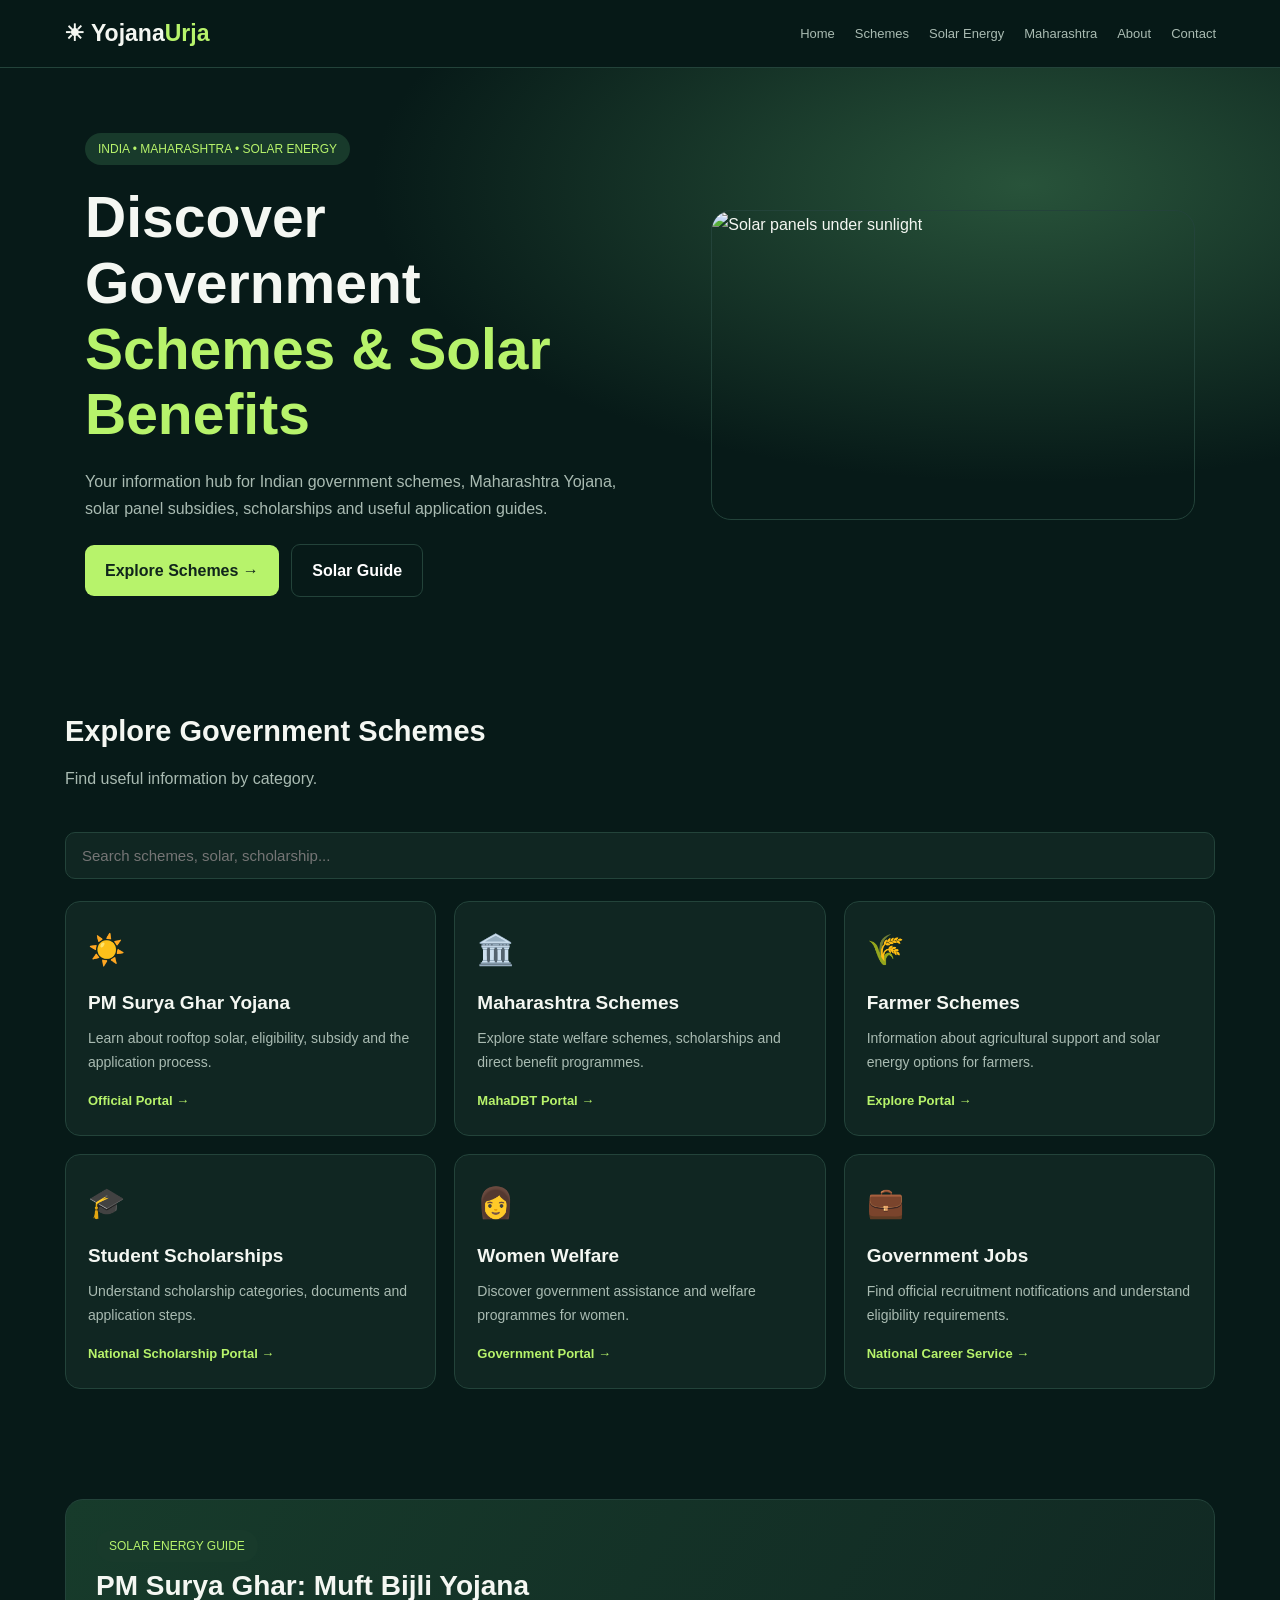
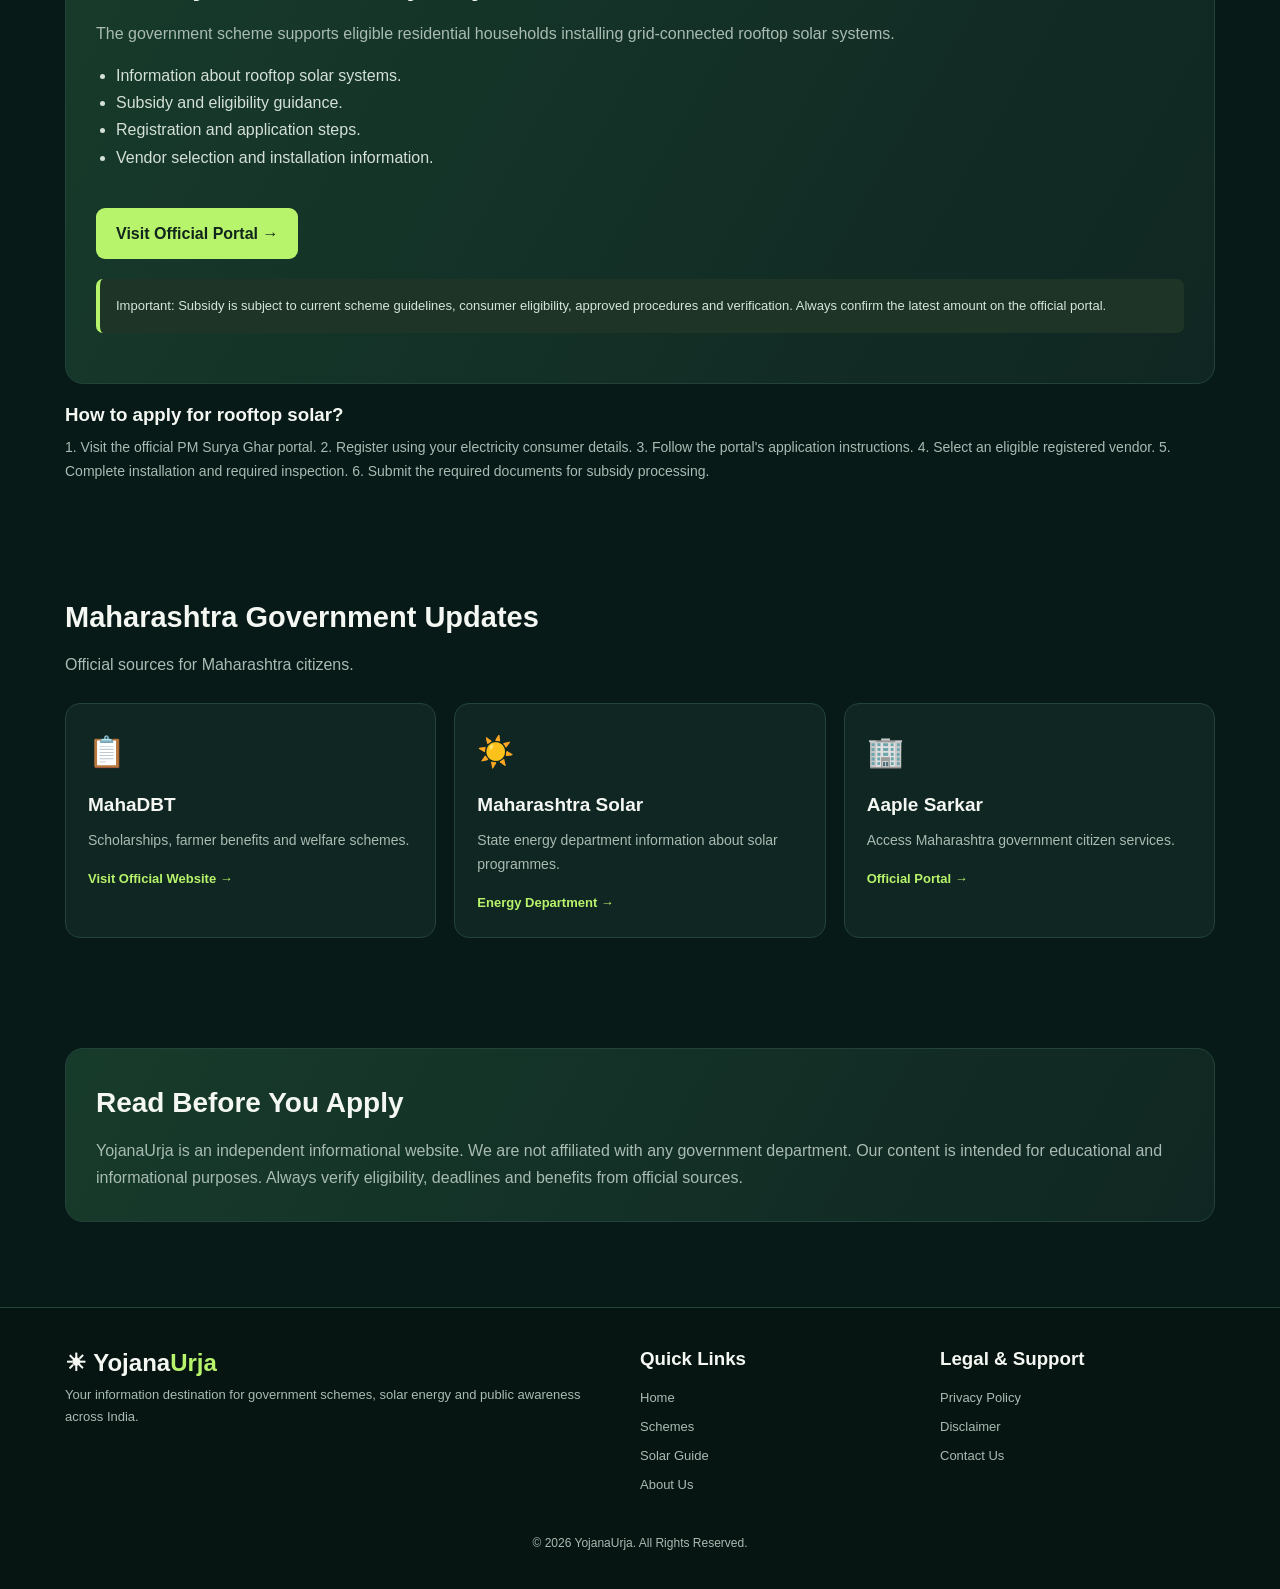
==== index.html @ c9be6ba9 "Update index.html" ====
<!DOCTYPE html>
<html lang="en">
<head>
<meta charset="UTF-8"> 
  
<meta name="viewport" content="width=device-width, initial-scale=1.0">

<title>YojanaUrja - Government Schemes & Solar Energy India</title>
<meta name="description" content="Explore Indian government schemes, Maharashtra government yojana, solar panel subsidy, PM Surya Ghar, scholarships and application guides.">
<meta name="keywords" content="Government schemes India, Maharashtra Yojana, Solar Subsidy, PM Surya Ghar, Solar Panel, MahaDBT, Farmer Scheme">
<meta name="robots" content="index, follow">
<meta name="theme-color" content="#071a18">
<link rel="canonical" href="https://YOUR-DOMAIN.example/">

<style>
*{margin:0;padding:0;box-sizing:border-box}
:root{
--bg:#071a18;
--card:#102622;
--green:#b7f36b;
--text:#f4f7f2;
--muted:#a9bbb2;
--border:#23433a;
}
body{
font-family:Arial,sans-serif;
background:var(--bg);
color:var(--text);
line-height:1.7;
}
a{text-decoration:none;color:inherit}
header{
position:sticky;top:0;z-index:100;
background:#071a18ed;
backdrop-filter:blur(15px);
border-bottom:1px solid var(--border);
padding:14px 5%;
}
.nav{
max-width:1200px;margin:auto;
display:flex;justify-content:space-between;
align-items:center;gap:15px;
}
.logo{font-size:23px;font-weight:800}
.logo span{color:var(--green)}
nav{display:flex;gap:20px;flex-wrap:wrap}
nav a{font-size:13px;color:var(--muted)}
nav a:hover{color:var(--green)}
.menu{display:none;background:none;color:white;border:0;font-size:25px}
.container{max-width:1150px;margin:auto;padding:0 20px}
.hero{
padding:65px 20px 55px;
background:radial-gradient(ellipse at 80% 20%,#28533a 0%,transparent 45%);
}
.hero-grid{
display:grid;grid-template-columns:1.1fr .9fr;
align-items:center;gap:35px;
}
.tag{
display:inline-block;background:#183a2b;
color:var(--green);padding:6px 13px;
border-radius:30px;font-size:12px;
}
h1{font-size:clamp(34px,5vw,57px);line-height:1.15;margin:20px 0}
h1 span{color:var(--green)}
.hero p{color:var(--muted);max-width:570px}
.hero-img{
width:100%;height:310px;object-fit:cover;
border-radius:20px;border:1px solid var(--border);
}
.btn{
display:inline-block;background:var(--green);
color:#10251b;padding:12px 20px;
border-radius:9px;font-weight:bold;margin:22px 8px 0 0;
}
.btn-outline{
background:transparent;color:white;
border:1px solid var(--border);
}
.section{padding:55px 0}
.section-title{font-size:29px;margin-bottom:8px}
.section-sub{color:var(--muted);margin-bottom:25px}
.grid{
display:grid;grid-template-columns:repeat(3,1fr);
gap:18px;
}
.card{
background:var(--card);border:1px solid var(--border);
border-radius:15px;padding:22px;
transition:.2s;
}
.card:hover{transform:translateY(-4px);border-color:var(--green)}
.card .icon{font-size:30px;margin-bottom:12px}
.card h3{font-size:19px;margin-bottom:8px}
.card p{font-size:14px;color:var(--muted)}
.card a{display:inline-block;color:var(--green);font-size:13px;margin-top:15px;font-weight:bold}
.feature{
background:linear-gradient(120deg,#173b2b,#102622);
border:1px solid var(--border);
border-radius:18px;padding:30px;
}
.feature h2{font-size:28px;margin-bottom:10px}
.feature p{color:var(--muted)}
.feature ul{padding-left:20px;margin:15px 0;color:#d4e0d8}
.search{
width:100%;padding:14px 16px;
border-radius:10px;border:1px solid var(--border);
background:#102622;color:white;margin:15px 0 22px;
font-size:15px;outline:none;
}
.search:focus{border-color:var(--green)}
.article{margin-top:15px}
.article h3{margin:15px 0 5px}
.article p{color:var(--muted);font-size:14px}
.article a{color:var(--green);text-decoration:underline}
.notice{
background:#1d3427;border-left:4px solid var(--green);
padding:16px;border-radius:7px;
font-size:13px;color:#d5e6d8;margin:20px 0;
}
footer{
border-top:1px solid var(--border);
padding:35px 20px;margin-top:30px;
background:#061512;
}
.footer-grid{
max-width:1150px;margin:auto;
display:grid;grid-template-columns:2fr 1fr 1fr;gap:25px;
}
footer p,footer a{color:var(--muted);font-size:13px}
footer h3{margin-bottom:12px}
footer a{display:block;margin:7px 0}
footer a:hover{color:var(--green)}
.copyright{text-align:center;color:var(--muted);font-size:12px;margin-top:30px}
.page{display:none}
.page.active{display:block}
.page-content{max-width:850px;margin:auto;padding:55px 20px}
.page-content p{color:var(--muted);margin:12px 0}
.page-content h2{margin-top:25px}
@media(max-width:750px){
.hero-grid{grid-template-columns:1fr}
.grid{grid-template-columns:1fr}
.footer-grid{grid-template-columns:1fr}
nav{display:none;position:absolute;top:65px;left:0;width:100%;background:#071a18;padding:20px;flex-direction:column}
nav.open{display:flex}
.menu{display:block}
.hero{padding-top:40px}
.hero-img{height:230px}
}
</style>
</head>

<body>

<header>
<div class="nav">
<a class="logo" href="#" onclick="showPage('home')">☀ Yojana<span>Urja</span></a>
<button class="menu" onclick="toggleMenu()">☰</button>
<nav id="nav">
<a href="#" onclick="showPage('home')">Home</a>
<a href="#schemes" onclick="showPage('home')">Schemes</a>
<a href="#solar" onclick="showPage('home')">Solar Energy</a>
<a href="#maharashtra" onclick="showPage('home')">Maharashtra</a>
<a href="#about" onclick="showPage('about')">About</a>
<a href="#contact" onclick="showPage('contact')">Contact</a>
</nav>
</div>
</header>

<main id="home" class="page active">

<section class="hero">
<div class="container hero-grid">
<div>
<span class="tag">INDIA • MAHARASHTRA • SOLAR ENERGY</span>
<h1>Discover Government <span>Schemes & Solar Benefits</span></h1>
<p>
Your information hub for Indian government schemes,
Maharashtra Yojana, solar panel subsidies, scholarships
and useful application guides.
</p>
<a href="#schemes" class="btn">Explore Schemes →</a>
<a href="#solar" class="btn btn-outline">Solar Guide</a>
</div>
<img class="hero-img"
src="https://images.unsplash.com/photo-1509391366360-2e959784a276?w=1000"
alt="Solar panels under sunlight">
</div>
</section>

<section class="section container" id="schemes">
<h2 class="section-title">Explore Government Schemes</h2>
<p class="section-sub">Find useful information by category.</p>

<input class="search" id="search"
placeholder="Search schemes, solar, scholarship..."
oninput="searchCards()">

<div class="grid" id="schemeGrid">

<div class="card" data-search="solar pm surya ghar electricity subsidy">
<div class="icon">☀️</div>
<h3>PM Surya Ghar Yojana</h3>
<p>Learn about rooftop solar, eligibility, subsidy and the application process.</p>
<a href="https://pmsuryaghar.gov.in/" target="_blank">Official Portal →</a>
</div>

<div class="card" data-search="maharashtra mahadbt scholarship farmer">
<div class="icon">🏛️</div>
<h3>Maharashtra Schemes</h3>
<p>Explore state welfare schemes, scholarships and direct benefit programmes.</p>
<a href="https://mahadbt.maharashtra.gov.in/" target="_blank">MahaDBT Portal →</a>
</div>

<div class="card" data-search="farmers agriculture solar pump">
<div class="icon">🌾</div>
<h3>Farmer Schemes</h3>
<p>Information about agricultural support and solar energy options for farmers.</p>
<a href="https://mahadbt.maharashtra.gov.in/" target="_blank">Explore Portal →</a>
</div>

<div class="card" data-search="student scholarship education">
<div class="icon">🎓</div>
<h3>Student Scholarships</h3>
<p>Understand scholarship categories, documents and application steps.</p>
<a href="https://scholarships.gov.in/" target="_blank">National Scholarship Portal →</a>
</div>

<div class="card" data-search="women welfare government schemes">
<div class="icon">👩</div>
<h3>Women Welfare</h3>
<p>Discover government assistance and welfare programmes for women.</p>
<a href="https://www.india.gov.in/" target="_blank">Government Portal →</a>
</div>

<div class="card" data-search="government jobs recruitment india">
<div class="icon">💼</div>
<h3>Government Jobs</h3>
<p>Find official recruitment notifications and understand eligibility requirements.</p>
<a href="https://www.ncs.gov.in/" target="_blank">National Career Service →</a>
</div>

</div>
</section>

<section class="section container" id="solar">
<div class="feature">
<span class="tag">SOLAR ENERGY GUIDE</span>
<h2>PM Surya Ghar: Muft Bijli Yojana</h2>
<p>
The government scheme supports eligible residential households
installing grid-connected rooftop solar systems.
</p>
<ul>
<li>Information about rooftop solar systems.</li>
<li>Subsidy and eligibility guidance.</li>
<li>Registration and application steps.</li>
<li>Vendor selection and installation information.</li>
</ul>
<a class="btn" href="https://pmsuryaghar.gov.in/" target="_blank">Visit Official Portal →</a>
<div class="notice">
Important: Subsidy is subject to current scheme guidelines,
consumer eligibility, approved procedures and verification.
Always confirm the latest amount on the official portal.
</div>
</div>

<div class="article">
<h3>How to apply for rooftop solar?</h3>
<p>
1. Visit the official PM Surya Ghar portal.
2. Register using your electricity consumer details.
3. Follow the portal's application instructions.
4. Select an eligible registered vendor.
5. Complete installation and required inspection.
6. Submit the required documents for subsidy processing.
</p>
</div>
</section>

<section class="section container" id="maharashtra">
<h2 class="section-title">Maharashtra Government Updates</h2>
<p class="section-sub">Official sources for Maharashtra citizens.</p>
<div class="grid">
<div class="card">
<div class="icon">📋</div>
<h3>MahaDBT</h3>
<p>Scholarships, farmer benefits and welfare schemes.</p>
<a href="https://mahadbt.maharashtra.gov.in/" target="_blank">Visit Official Website →</a>
</div>
<div class="card">
<div class="icon">☀️</div>
<h3>Maharashtra Solar</h3>
<p>State energy department information about solar programmes.</p>
<a href="https://energy.maharashtra.gov.in/en/" target="_blank">Energy Department →</a>
</div>
<div class="card">
<div class="icon">🏢</div>
<h3>Aaple Sarkar</h3>
<p>Access Maharashtra government citizen services.</p>
<a href="https://aaplesarkar.mahaonline.gov.in/" target="_blank">Official Portal →</a>
</div>
</div>
</section>

<section class="section container">
<div class="feature">
<h2>Read Before You Apply</h2>
<p>
YojanaUrja is an independent informational website.
We are not affiliated with any government department.
Our content is intended for educational and informational purposes.
Always verify eligibility, deadlines and benefits from official sources.
</p>
</div>
</section>

</main>

<!-- ABOUT PAGE -->
<section id="about" class="page">
<div class="page-content">
<h1>About YojanaUrja</h1>
<p>
YojanaUrja is an independent information platform focused on
Indian government schemes, Maharashtra government programmes,
solar energy, rooftop solar subsidies and public awareness.
</p>
<p>
Our goal is to explain complex scheme information in simple
language and direct visitors to official application portals.
</p>
<h2>Our Editorial Approach</h2>
<p>
We aim to use government notifications and official sources.
Readers should verify changing details before applying.
</p>
</div>
</section>

<!-- CONTACT PAGE -->
<section id="contact" class="page">
<div class="page-content">
<h1>Contact Us</h1>
<p>
For corrections, feedback, suggestions or general website
queries, contact the website owner.
</p>
<p>Email: YOUR-EMAIL@example.com</p>
<p>Replace this placeholder with your real contact email.</p>
</div>
</section>

<!-- PRIVACY PAGE -->
<section id="privacy" class="page">
<div class="page-content">
<h1>Privacy Policy</h1>
<p>
YojanaUrja respects visitor privacy. This website may collect
limited technical information such as browser type and usage
data to improve website performance.
</p>
<h2>Cookies</h2>
<p>
Third-party services, including advertising providers, may use
cookies to display relevant advertisements and measure performance.
</p>
<h2>Google AdSense</h2>
<p>
Google and its partners may use cookies to serve advertisements.
Visitors can review Google's advertising policies and settings.
</p>
<h2>External Links</h2>
<p>
We link to external government websites. Their privacy policies
and terms apply when you visit those websites.
</p>
<h2>Contact</h2>
<p>Email: YOUR-EMAIL@example.com</p>
</div>
</section>

<!-- DISCLAIMER PAGE -->
<section id="disclaimer" class="page">
<div class="page-content">
<h1>Disclaimer</h1>
<p>
YojanaUrja is a privately operated informational website.
It is not an official government website and is not affiliated
with any central or state government department.
</p>
<p>
Scheme information may change. We do not guarantee eligibility,
approval, subsidy payments, recruitment or financial benefits.
Always check the latest official notification before taking action.
</p>
<p>
Government logos and trademarks belong to their respective owners.
</p>
</div>
</section>

<footer>
<div class="footer-grid">
<div>
<h2>☀ Yojana<span style="color:#b7f36b">Urja</span></h2>
<p>
Your information destination for government schemes,
solar energy and public awareness across India.
</p>
</div>
<div>
<h3>Quick Links</h3>
<a href="#" onclick="showPage('home')">Home</a>
<a href="#schemes" onclick="showPage('home')">Schemes</a>
<a href="#solar" onclick="showPage('home')">Solar Guide</a>
<a href="#" onclick="showPage('about')">About Us</a>
</div>
<div>
<h3>Legal & Support</h3>
<a href="#" onclick="showPage('privacy')">Privacy Policy</a>
<a href="#" onclick="showPage('disclaimer')">Disclaimer</a>
<a href="#" onclick="showPage('contact')">Contact Us</a>
</div>
</div>
<div class="copyright">
© 2026 YojanaUrja. All Rights Reserved.
</div>
</footer>

<script>
function showPage(id){
document.querySelectorAll('.page').forEach(p=>{
p.classList.remove('active');
});
const page=document.getElementById(id);
if(page) page.classList.add('active');
window.scrollTo({top:0,behavior:'smooth'});
document.getElementById('nav').classList.remove('open');
}

function toggleMenu(){
document.getElementById('nav').classList.toggle('open');
}

function searchCards(){
let query=document.getElementById('search').value.toLowerCase();
document.querySelectorAll('#schemeGrid .card').forEach(card=>{
let text=(card.innerText+' '+card.dataset.search).toLowerCase();
card.style.display=text.includes(query)?'block':'none';
});
}

document.querySelectorAll('a[href^="#"]').forEach(link=>{
link.addEventListener('click',function(e){
const target=this.getAttribute('href');
if(target.length>1){
const el=document.querySelector(target);
if(el && el.classList.contains('page')){
e.preventDefault();
showPage(target.substring(1));
}
}
});
});
</script>
</body>
</html>
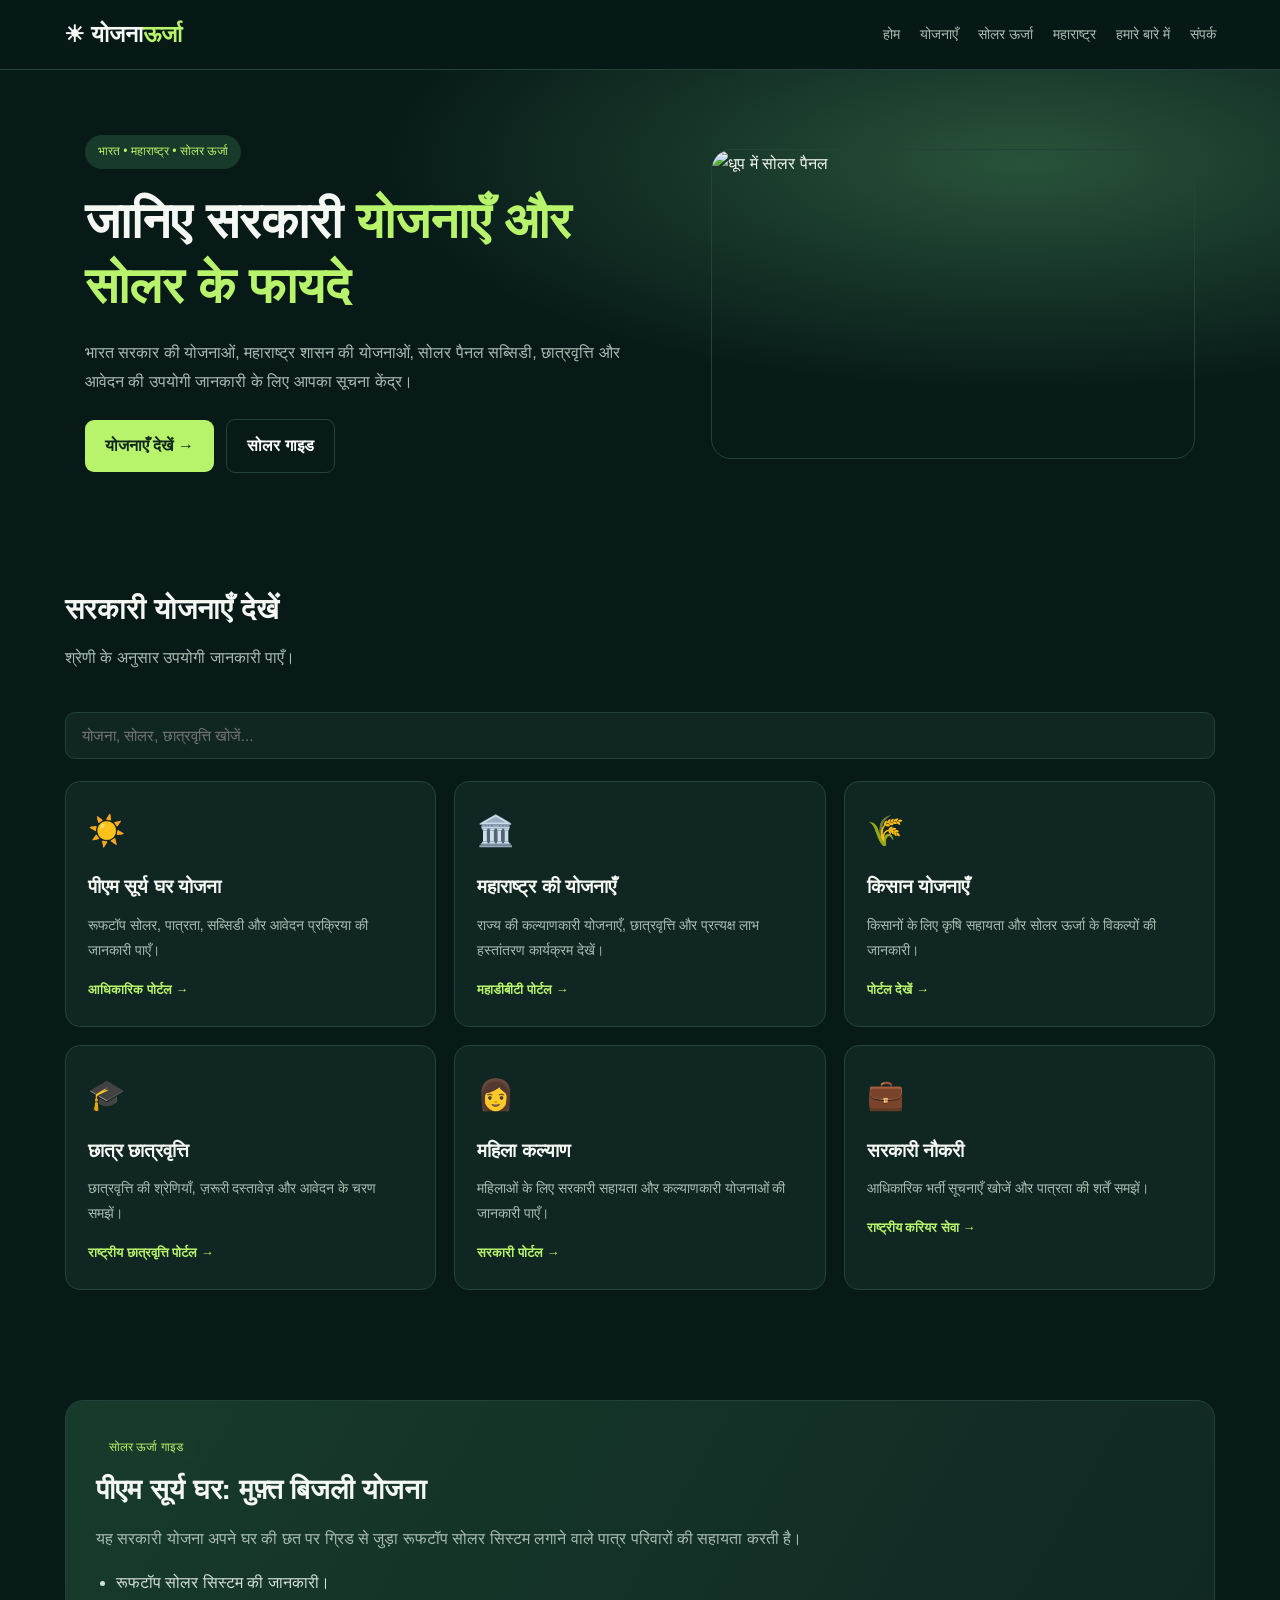
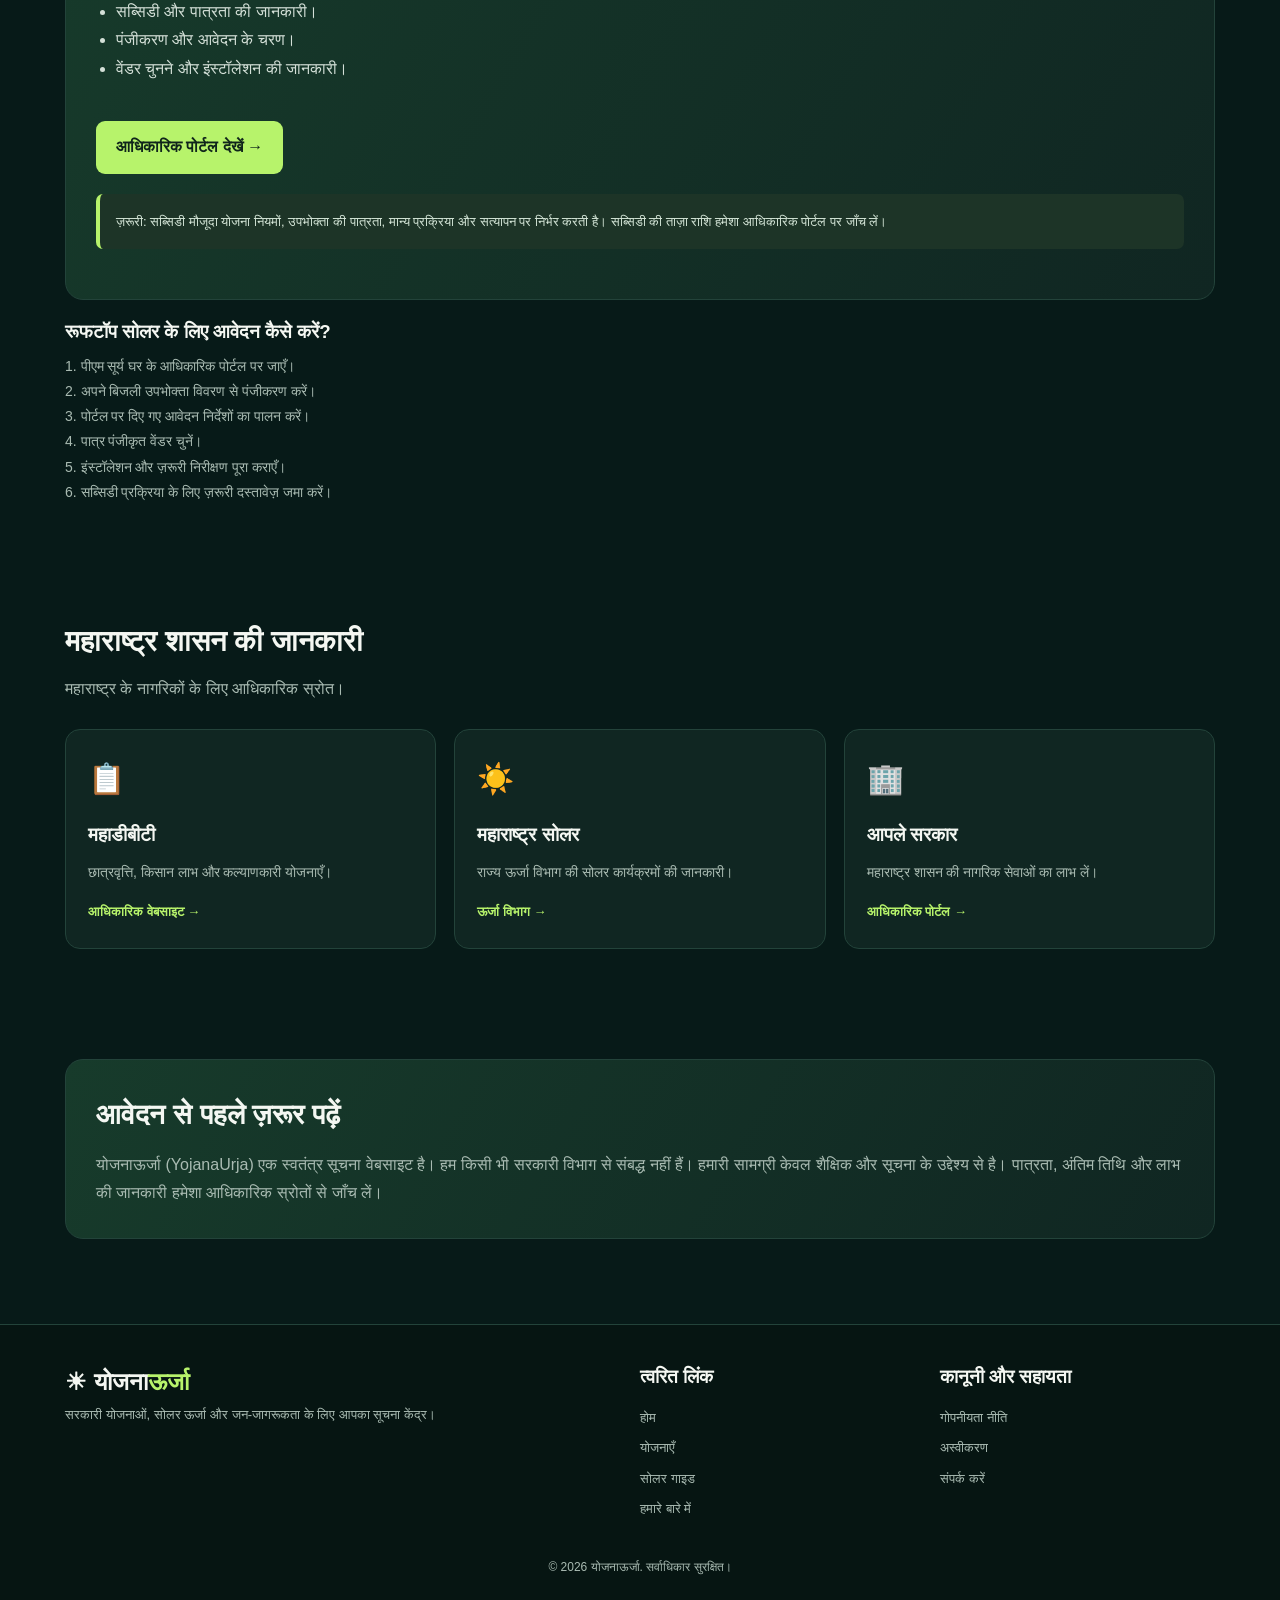
==== commit 64a46c4b: "Update index.html" ====
--- a/index.html
+++ b/index.html
@@ -1,17 +1,15 @@
-
 <!DOCTYPE html>
-<html lang="en">
+<html lang="hi">
 <head>
-<meta charset="UTF-8"> 
-  
+<meta charset="UTF-8">
 <meta name="viewport" content="width=device-width, initial-scale=1.0">
 
-<title>YojanaUrja - Government Schemes & Solar Energy India</title>
-<meta name="description" content="Explore Indian government schemes, Maharashtra government yojana, solar panel subsidy, PM Surya Ghar, scholarships and application guides.">
-<meta name="keywords" content="Government schemes India, Maharashtra Yojana, Solar Subsidy, PM Surya Ghar, Solar Panel, MahaDBT, Farmer Scheme">
+<title>योजनाऊर्जा - सरकारी योजनाएँ और सोलर ऊर्जा की जानकारी</title>
+<meta name="description" content="भारत सरकार की योजनाएँ, महाराष्ट्र शासन योजना, सोलर पैनल सब्सिडी, पीएम सूर्य घर, छात्रवृत्ति और आवेदन गाइड हिंदी में।">
+<meta name="keywords" content="सरकारी योजनाएँ, महाराष्ट्र योजना, सोलर सब्सिडी, पीएम सूर्य घर, सोलर पैनल, महाडीबीटी, किसान योजना, Yojana Urja">
 <meta name="robots" content="index, follow">
 <meta name="theme-color" content="#071a18">
-<link rel="canonical" href="https://YOUR-DOMAIN.example/">
+<link rel="canonical" href="https://yojanaurja.devidlaid004.workers.dev/">
 
 <style>
 *{margin:0;padding:0;box-sizing:border-box}
@@ -27,7 +25,7 @@
 font-family:Arial,sans-serif;
 background:var(--bg);
 color:var(--text);
-line-height:1.7;
+line-height:1.8;
 }
 a{text-decoration:none;color:inherit}
 header{
@@ -45,7 +43,7 @@
 .logo{font-size:23px;font-weight:800}
 .logo span{color:var(--green)}
 nav{display:flex;gap:20px;flex-wrap:wrap}
-nav a{font-size:13px;color:var(--muted)}
+nav a{font-size:14px;color:var(--muted)}
 nav a:hover{color:var(--green)}
 .menu{display:none;background:none;color:white;border:0;font-size:25px}
 .container{max-width:1150px;margin:auto;padding:0 20px}
@@ -62,7 +60,7 @@
 color:var(--green);padding:6px 13px;
 border-radius:30px;font-size:12px;
 }
-h1{font-size:clamp(34px,5vw,57px);line-height:1.15;margin:20px 0}
+h1{font-size:clamp(30px,5vw,50px);line-height:1.3;margin:20px 0}
 h1 span{color:var(--green)}
 .hero p{color:var(--muted);max-width:570px}
 .hero-img{
@@ -155,15 +153,15 @@
 
 <header>
 <div class="nav">
-<a class="logo" href="#" onclick="showPage('home')">☀ Yojana<span>Urja</span></a>
+<a class="logo" href="#" onclick="showPage('home')">☀ योजना<span>ऊर्जा</span></a>
 <button class="menu" onclick="toggleMenu()">☰</button>
 <nav id="nav">
-<a href="#" onclick="showPage('home')">Home</a>
-<a href="#schemes" onclick="showPage('home')">Schemes</a>
-<a href="#solar" onclick="showPage('home')">Solar Energy</a>
-<a href="#maharashtra" onclick="showPage('home')">Maharashtra</a>
-<a href="#about" onclick="showPage('about')">About</a>
-<a href="#contact" onclick="showPage('contact')">Contact</a>
+<a href="#" onclick="showPage('home')">होम</a>
+<a href="#schemes" onclick="showPage('home')">योजनाएँ</a>
+<a href="#solar" onclick="showPage('home')">सोलर ऊर्जा</a>
+<a href="#maharashtra" onclick="showPage('home')">महाराष्ट्र</a>
+<a href="#about" onclick="showPage('about')">हमारे बारे में</a>
+<a href="#contact" onclick="showPage('contact')">संपर्क</a>
 </nav>
 </div>
 </header>
@@ -173,72 +171,71 @@
 <section class="hero">
 <div class="container hero-grid">
 <div>
-<span class="tag">INDIA • MAHARASHTRA • SOLAR ENERGY</span>
-<h1>Discover Government <span>Schemes & Solar Benefits</span></h1>
-<p>
-Your information hub for Indian government schemes,
-Maharashtra Yojana, solar panel subsidies, scholarships
-and useful application guides.
-</p>
-<a href="#schemes" class="btn">Explore Schemes →</a>
-<a href="#solar" class="btn btn-outline">Solar Guide</a>
+<span class="tag">भारत • महाराष्ट्र • सोलर ऊर्जा</span>
+<h1>जानिए सरकारी <span>योजनाएँ और सोलर के फायदे</span></h1>
+<p>
+भारत सरकार की योजनाओं, महाराष्ट्र शासन की योजनाओं, सोलर पैनल सब्सिडी,
+छात्रवृत्ति और आवेदन की उपयोगी जानकारी के लिए आपका सूचना केंद्र।
+</p>
+<a href="#schemes" class="btn">योजनाएँ देखें →</a>
+<a href="#solar" class="btn btn-outline">सोलर गाइड</a>
 </div>
 <img class="hero-img"
 src="https://images.unsplash.com/photo-1509391366360-2e959784a276?w=1000"
-alt="Solar panels under sunlight">
+alt="धूप में सोलर पैनल">
 </div>
 </section>
 
 <section class="section container" id="schemes">
-<h2 class="section-title">Explore Government Schemes</h2>
-<p class="section-sub">Find useful information by category.</p>
+<h2 class="section-title">सरकारी योजनाएँ देखें</h2>
+<p class="section-sub">श्रेणी के अनुसार उपयोगी जानकारी पाएँ।</p>
 
 <input class="search" id="search"
-placeholder="Search schemes, solar, scholarship..."
+placeholder="योजना, सोलर, छात्रवृत्ति खोजें..."
 oninput="searchCards()">
 
 <div class="grid" id="schemeGrid">
 
-<div class="card" data-search="solar pm surya ghar electricity subsidy">
+<div class="card" data-search="solar pm surya ghar electricity subsidy सोलर सूर्य घर बिजली सब्सिडी">
 <div class="icon">☀️</div>
-<h3>PM Surya Ghar Yojana</h3>
-<p>Learn about rooftop solar, eligibility, subsidy and the application process.</p>
-<a href="https://pmsuryaghar.gov.in/" target="_blank">Official Portal →</a>
-</div>
-
-<div class="card" data-search="maharashtra mahadbt scholarship farmer">
+<h3>पीएम सूर्य घर योजना</h3>
+<p>रूफटॉप सोलर, पात्रता, सब्सिडी और आवेदन प्रक्रिया की जानकारी पाएँ।</p>
+<a href="https://pmsuryaghar.gov.in/" target="_blank" rel="noopener">आधिकारिक पोर्टल →</a>
+</div>
+
+<div class="card" data-search="maharashtra mahadbt scholarship farmer महाराष्ट्र महाडीबीटी छात्रवृत्ति किसान">
 <div class="icon">🏛️</div>
-<h3>Maharashtra Schemes</h3>
-<p>Explore state welfare schemes, scholarships and direct benefit programmes.</p>
-<a href="https://mahadbt.maharashtra.gov.in/" target="_blank">MahaDBT Portal →</a>
-</div>
-
-<div class="card" data-search="farmers agriculture solar pump">
+<h3>महाराष्ट्र की योजनाएँ</h3>
+<p>राज्य की कल्याणकारी योजनाएँ, छात्रवृत्ति और प्रत्यक्ष लाभ हस्तांतरण कार्यक्रम देखें।</p>
+<a href="https://mahadbt.maharashtra.gov.in/" target="_blank" rel="noopener">महाडीबीटी पोर्टल →</a>
+</div>
+
+<div class="card" data-search="farmers agriculture solar pump किसान कृषि सोलर पंप">
 <div class="icon">🌾</div>
-<h3>Farmer Schemes</h3>
-<p>Information about agricultural support and solar energy options for farmers.</p>
-<a href="https://mahadbt.maharashtra.gov.in/" target="_blank">Explore Portal →</a>
-</div>
-
-<div class="card" data-search="student scholarship education">
+<h3>किसान योजनाएँ</h3>
+<p>किसानों के लिए कृषि सहायता और सोलर ऊर्जा के विकल्पों की जानकारी।</p>
+<a href="https://mahadbt.maharashtra.gov.in/" target="_blank" rel="noopener">पोर्टल देखें →</a>
+</div>
+
+<div class="card" data-search="student scholarship education छात्र छात्रवृत्ति शिक्षा">
 <div class="icon">🎓</div>
-<h3>Student Scholarships</h3>
-<p>Understand scholarship categories, documents and application steps.</p>
-<a href="https://scholarships.gov.in/" target="_blank">National Scholarship Portal →</a>
-</div>
-
-<div class="card" data-search="women welfare government schemes">
+<h3>छात्र छात्रवृत्ति</h3>
+<p>छात्रवृत्ति की श्रेणियाँ, ज़रूरी दस्तावेज़ और आवेदन के चरण समझें।</p>
+<a href="https://scholarships.gov.in/" target="_blank" rel="noopener">राष्ट्रीय छात्रवृत्ति पोर्टल →</a>
+</div>
+
+<div class="card" data-search="women welfare government schemes महिला कल्याण सरकारी योजना">
 <div class="icon">👩</div>
-<h3>Women Welfare</h3>
-<p>Discover government assistance and welfare programmes for women.</p>
-<a href="https://www.india.gov.in/" target="_blank">Government Portal →</a>
-</div>
-
-<div class="card" data-search="government jobs recruitment india">
+<h3>महिला कल्याण</h3>
+<p>महिलाओं के लिए सरकारी सहायता और कल्याणकारी योजनाओं की जानकारी पाएँ।</p>
+<a href="https://www.india.gov.in/" target="_blank" rel="noopener">सरकारी पोर्टल →</a>
+</div>
+
+<div class="card" data-search="government jobs recruitment india सरकारी नौकरी भर्ती">
 <div class="icon">💼</div>
-<h3>Government Jobs</h3>
-<p>Find official recruitment notifications and understand eligibility requirements.</p>
-<a href="https://www.ncs.gov.in/" target="_blank">National Career Service →</a>
+<h3>सरकारी नौकरी</h3>
+<p>आधिकारिक भर्ती सूचनाएँ खोजें और पात्रता की शर्तें समझें।</p>
+<a href="https://www.ncs.gov.in/" target="_blank" rel="noopener">राष्ट्रीय करियर सेवा →</a>
 </div>
 
 </div>
@@ -246,157 +243,156 @@
 
 <section class="section container" id="solar">
 <div class="feature">
-<span class="tag">SOLAR ENERGY GUIDE</span>
-<h2>PM Surya Ghar: Muft Bijli Yojana</h2>
-<p>
-The government scheme supports eligible residential households
-installing grid-connected rooftop solar systems.
+<span class="tag">सोलर ऊर्जा गाइड</span>
+<h2>पीएम सूर्य घर: मुफ़्त बिजली योजना</h2>
+<p>
+यह सरकारी योजना अपने घर की छत पर ग्रिड से जुड़ा रूफटॉप सोलर सिस्टम
+लगाने वाले पात्र परिवारों की सहायता करती है।
 </p>
 <ul>
-<li>Information about rooftop solar systems.</li>
-<li>Subsidy and eligibility guidance.</li>
-<li>Registration and application steps.</li>
-<li>Vendor selection and installation information.</li>
+<li>रूफटॉप सोलर सिस्टम की जानकारी।</li>
+<li>सब्सिडी और पात्रता की जानकारी।</li>
+<li>पंजीकरण और आवेदन के चरण।</li>
+<li>वेंडर चुनने और इंस्टॉलेशन की जानकारी।</li>
 </ul>
-<a class="btn" href="https://pmsuryaghar.gov.in/" target="_blank">Visit Official Portal →</a>
+<a class="btn" href="https://pmsuryaghar.gov.in/" target="_blank" rel="noopener">आधिकारिक पोर्टल देखें →</a>
 <div class="notice">
-Important: Subsidy is subject to current scheme guidelines,
-consumer eligibility, approved procedures and verification.
-Always confirm the latest amount on the official portal.
+ज़रूरी: सब्सिडी मौजूदा योजना नियमों, उपभोक्ता की पात्रता, मान्य प्रक्रिया
+और सत्यापन पर निर्भर करती है। सब्सिडी की ताज़ा राशि हमेशा
+आधिकारिक पोर्टल पर जाँच लें।
 </div>
 </div>
 
 <div class="article">
-<h3>How to apply for rooftop solar?</h3>
-<p>
-1. Visit the official PM Surya Ghar portal.
-2. Register using your electricity consumer details.
-3. Follow the portal's application instructions.
-4. Select an eligible registered vendor.
-5. Complete installation and required inspection.
-6. Submit the required documents for subsidy processing.
+<h3>रूफटॉप सोलर के लिए आवेदन कैसे करें?</h3>
+<p>
+1. पीएम सूर्य घर के आधिकारिक पोर्टल पर जाएँ।<br>
+2. अपने बिजली उपभोक्ता विवरण से पंजीकरण करें।<br>
+3. पोर्टल पर दिए गए आवेदन निर्देशों का पालन करें।<br>
+4. पात्र पंजीकृत वेंडर चुनें।<br>
+5. इंस्टॉलेशन और ज़रूरी निरीक्षण पूरा कराएँ।<br>
+6. सब्सिडी प्रक्रिया के लिए ज़रूरी दस्तावेज़ जमा करें।
 </p>
 </div>
 </section>
 
 <section class="section container" id="maharashtra">
-<h2 class="section-title">Maharashtra Government Updates</h2>
-<p class="section-sub">Official sources for Maharashtra citizens.</p>
+<h2 class="section-title">महाराष्ट्र शासन की जानकारी</h2>
+<p class="section-sub">महाराष्ट्र के नागरिकों के लिए आधिकारिक स्रोत।</p>
 <div class="grid">
 <div class="card">
 <div class="icon">📋</div>
-<h3>MahaDBT</h3>
-<p>Scholarships, farmer benefits and welfare schemes.</p>
-<a href="https://mahadbt.maharashtra.gov.in/" target="_blank">Visit Official Website →</a>
+<h3>महाडीबीटी</h3>
+<p>छात्रवृत्ति, किसान लाभ और कल्याणकारी योजनाएँ।</p>
+<a href="https://mahadbt.maharashtra.gov.in/" target="_blank" rel="noopener">आधिकारिक वेबसाइट →</a>
 </div>
 <div class="card">
 <div class="icon">☀️</div>
-<h3>Maharashtra Solar</h3>
-<p>State energy department information about solar programmes.</p>
-<a href="https://energy.maharashtra.gov.in/en/" target="_blank">Energy Department →</a>
+<h3>महाराष्ट्र सोलर</h3>
+<p>राज्य ऊर्जा विभाग की सोलर कार्यक्रमों की जानकारी।</p>
+<a href="https://energy.maharashtra.gov.in/en/" target="_blank" rel="noopener">ऊर्जा विभाग →</a>
 </div>
 <div class="card">
 <div class="icon">🏢</div>
-<h3>Aaple Sarkar</h3>
-<p>Access Maharashtra government citizen services.</p>
-<a href="https://aaplesarkar.mahaonline.gov.in/" target="_blank">Official Portal →</a>
+<h3>आपले सरकार</h3>
+<p>महाराष्ट्र शासन की नागरिक सेवाओं का लाभ लें।</p>
+<a href="https://aaplesarkar.mahaonline.gov.in/" target="_blank" rel="noopener">आधिकारिक पोर्टल →</a>
 </div>
 </div>
 </section>
 
 <section class="section container">
 <div class="feature">
-<h2>Read Before You Apply</h2>
-<p>
-YojanaUrja is an independent informational website.
-We are not affiliated with any government department.
-Our content is intended for educational and informational purposes.
-Always verify eligibility, deadlines and benefits from official sources.
+<h2>आवेदन से पहले ज़रूर पढ़ें</h2>
+<p>
+योजनाऊर्जा (YojanaUrja) एक स्वतंत्र सूचना वेबसाइट है।
+हम किसी भी सरकारी विभाग से संबद्ध नहीं हैं।
+हमारी सामग्री केवल शैक्षिक और सूचना के उद्देश्य से है।
+पात्रता, अंतिम तिथि और लाभ की जानकारी हमेशा आधिकारिक स्रोतों से जाँच लें।
 </p>
 </div>
 </section>
 
 </main>
 
-<!-- ABOUT PAGE -->
+<!-- हमारे बारे में -->
 <section id="about" class="page">
 <div class="page-content">
-<h1>About YojanaUrja</h1>
-<p>
-YojanaUrja is an independent information platform focused on
-Indian government schemes, Maharashtra government programmes,
-solar energy, rooftop solar subsidies and public awareness.
-</p>
-<p>
-Our goal is to explain complex scheme information in simple
-language and direct visitors to official application portals.
-</p>
-<h2>Our Editorial Approach</h2>
-<p>
-We aim to use government notifications and official sources.
-Readers should verify changing details before applying.
-</p>
-</div>
-</section>
-
-<!-- CONTACT PAGE -->
+<h1>योजनाऊर्जा के बारे में</h1>
+<p>
+योजनाऊर्जा (YojanaUrja) एक स्वतंत्र सूचना मंच है, जो भारत सरकार की योजनाओं,
+महाराष्ट्र शासन के कार्यक्रमों, सोलर ऊर्जा, रूफटॉप सोलर सब्सिडी और
+जन-जागरूकता पर केंद्रित है।
+</p>
+<p>
+हमारा लक्ष्य जटिल योजना जानकारी को सरल भाषा में समझाना और
+पाठकों को आधिकारिक आवेदन पोर्टल तक पहुँचाना है।
+</p>
+<h2>हमारा संपादकीय तरीका</h2>
+<p>
+हम सरकारी अधिसूचनाओं और आधिकारिक स्रोतों का उपयोग करने का प्रयास करते हैं।
+योजनाओं के नियम बदलते रहते हैं, इसलिए आवेदन से पहले जानकारी की पुष्टि ज़रूर करें।
+</p>
+</div>
+</section>
+
+<!-- संपर्क -->
 <section id="contact" class="page">
 <div class="page-content">
-<h1>Contact Us</h1>
-<p>
-For corrections, feedback, suggestions or general website
-queries, contact the website owner.
-</p>
-<p>Email: YOUR-EMAIL@example.com</p>
-<p>Replace this placeholder with your real contact email.</p>
-</div>
-</section>
-
-<!-- PRIVACY PAGE -->
+<h1>संपर्क करें</h1>
+<p>
+सुधार, प्रतिक्रिया, सुझाव या वेबसाइट से जुड़े किसी भी प्रश्न के लिए
+वेबसाइट संचालक से संपर्क करें।
+</p>
+<p>ईमेल: YOUR-EMAIL@example.com</p>
+<p>हम आमतौर पर 2 से 3 कार्य दिवसों में जवाब देने का प्रयास करते हैं।</p>
+</div>
+</section>
+
+<!-- गोपनीयता नीति -->
 <section id="privacy" class="page">
 <div class="page-content">
-<h1>Privacy Policy</h1>
-<p>
-YojanaUrja respects visitor privacy. This website may collect
-limited technical information such as browser type and usage
-data to improve website performance.
-</p>
-<h2>Cookies</h2>
-<p>
-Third-party services, including advertising providers, may use
-cookies to display relevant advertisements and measure performance.
+<h1>गोपनीयता नीति</h1>
+<p>
+योजनाऊर्जा आगंतुकों की गोपनीयता का सम्मान करती है। वेबसाइट का प्रदर्शन
+बेहतर बनाने के लिए यह ब्राउज़र का प्रकार और उपयोग संबंधी सीमित तकनीकी
+जानकारी एकत्र कर सकती है।
+</p>
+<h2>कुकीज़</h2>
+<p>
+विज्ञापन प्रदाताओं सहित तीसरे पक्ष की सेवाएँ प्रासंगिक विज्ञापन दिखाने
+और प्रदर्शन मापने के लिए कुकीज़ का उपयोग कर सकती हैं।
 </p>
 <h2>Google AdSense</h2>
 <p>
-Google and its partners may use cookies to serve advertisements.
-Visitors can review Google's advertising policies and settings.
-</p>
-<h2>External Links</h2>
-<p>
-We link to external government websites. Their privacy policies
-and terms apply when you visit those websites.
-</p>
-<h2>Contact</h2>
-<p>Email: YOUR-EMAIL@example.com</p>
-</div>
-</section>
-
-<!-- DISCLAIMER PAGE -->
+Google और उसके भागीदार विज्ञापन दिखाने के लिए कुकीज़ का उपयोग कर सकते हैं।
+आगंतुक Google की विज्ञापन नीतियों और सेटिंग्स को देख सकते हैं।
+</p>
+<h2>बाहरी लिंक</h2>
+<p>
+हम बाहरी सरकारी वेबसाइटों के लिंक देते हैं। उन वेबसाइटों पर जाने पर
+उनकी अपनी गोपनीयता नीतियाँ लागू होंगी।
+</p>
+<h2>संपर्क</h2>
+<p>ईमेल: YOUR-EMAIL@example.com</p>
+</div>
+</section>
+
+<!-- अस्वीकरण -->
 <section id="disclaimer" class="page">
 <div class="page-content">
-<h1>Disclaimer</h1>
-<p>
-YojanaUrja is a privately operated informational website.
-It is not an official government website and is not affiliated
-with any central or state government department.
-</p>
-<p>
-Scheme information may change. We do not guarantee eligibility,
-approval, subsidy payments, recruitment or financial benefits.
-Always check the latest official notification before taking action.
-</p>
-<p>
-Government logos and trademarks belong to their respective owners.
+<h1>अस्वीकरण</h1>
+<p>
+योजनाऊर्जा एक निजी रूप से संचालित सूचना वेबसाइट है। यह कोई सरकारी
+वेबसाइट नहीं है और किसी भी केंद्र या राज्य सरकार के विभाग से संबद्ध नहीं है।
+</p>
+<p>
+योजनाओं की जानकारी बदल सकती है। हम पात्रता, स्वीकृति, सब्सिडी भुगतान,
+भर्ती या किसी भी आर्थिक लाभ की गारंटी नहीं देते। कोई भी कदम उठाने से पहले
+ताज़ा आधिकारिक अधिसूचना ज़रूर देखें।
+</p>
+<p>
+सरकारी लोगो और ट्रेडमार्क उनके संबंधित स्वामियों के हैं।
 </p>
 </div>
 </section>
@@ -404,28 +400,28 @@
 <footer>
 <div class="footer-grid">
 <div>
-<h2>☀ Yojana<span style="color:#b7f36b">Urja</span></h2>
-<p>
-Your information destination for government schemes,
-solar energy and public awareness across India.
+<h2>☀ योजना<span style="color:#b7f36b">ऊर्जा</span></h2>
+<p>
+सरकारी योजनाओं, सोलर ऊर्जा और जन-जागरूकता के लिए
+आपका सूचना केंद्र।
 </p>
 </div>
 <div>
-<h3>Quick Links</h3>
-<a href="#" onclick="showPage('home')">Home</a>
-<a href="#schemes" onclick="showPage('home')">Schemes</a>
-<a href="#solar" onclick="showPage('home')">Solar Guide</a>
-<a href="#" onclick="showPage('about')">About Us</a>
+<h3>त्वरित लिंक</h3>
+<a href="#" onclick="showPage('home')">होम</a>
+<a href="#schemes" onclick="showPage('home')">योजनाएँ</a>
+<a href="#solar" onclick="showPage('home')">सोलर गाइड</a>
+<a href="#" onclick="showPage('about')">हमारे बारे में</a>
 </div>
 <div>
-<h3>Legal & Support</h3>
-<a href="#" onclick="showPage('privacy')">Privacy Policy</a>
-<a href="#" onclick="showPage('disclaimer')">Disclaimer</a>
-<a href="#" onclick="showPage('contact')">Contact Us</a>
+<h3>कानूनी और सहायता</h3>
+<a href="#" onclick="showPage('privacy')">गोपनीयता नीति</a>
+<a href="#" onclick="showPage('disclaimer')">अस्वीकरण</a>
+<a href="#" onclick="showPage('contact')">संपर्क करें</a>
 </div>
 </div>
 <div class="copyright">
-© 2026 YojanaUrja. All Rights Reserved.
+© 2026 योजनाऊर्जा. सर्वाधिकार सुरक्षित।
 </div>
 </footer>
 
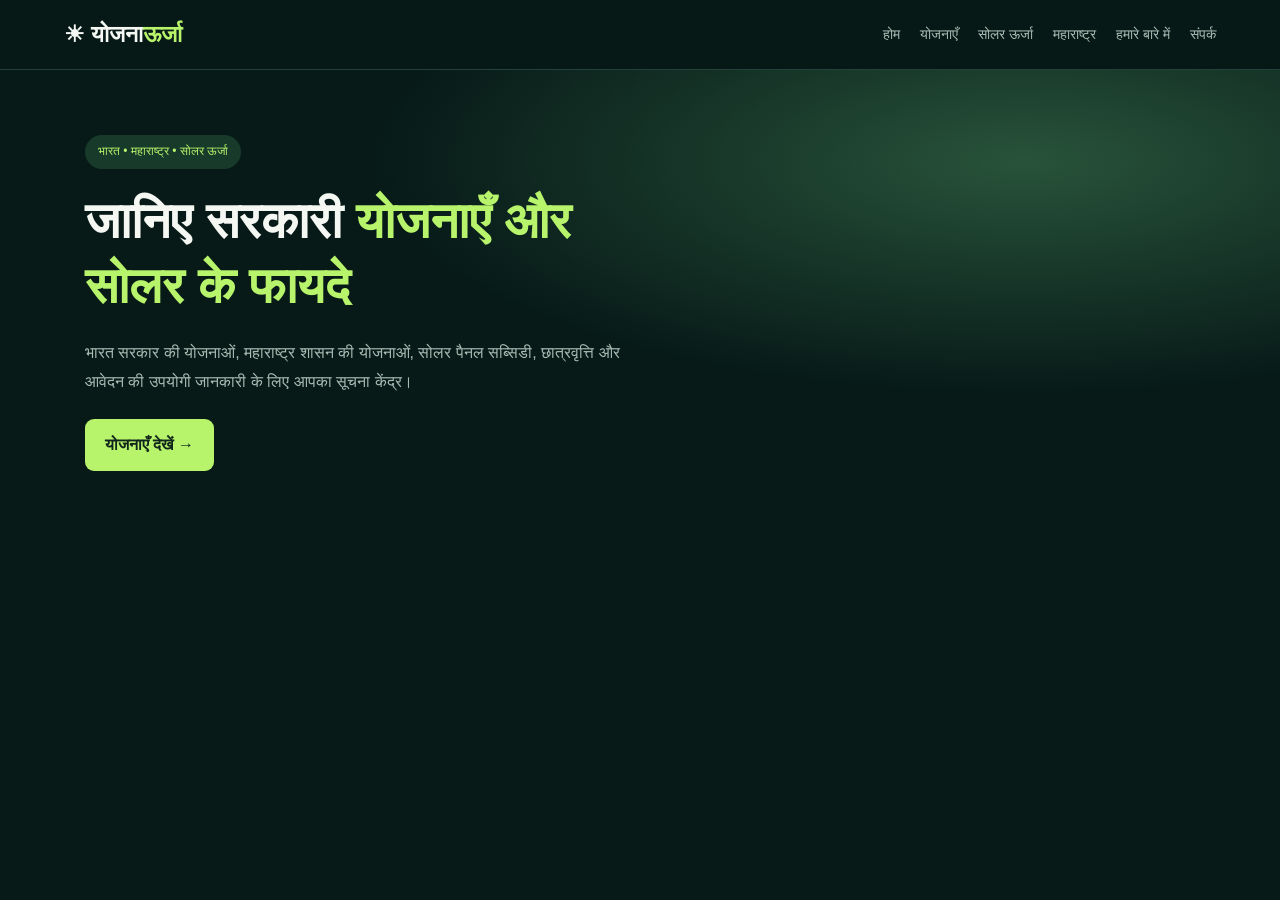
==== commit 906ef396: "Update index.html" ====
--- a/index.html
+++ b/index.html
@@ -3,7 +3,6 @@
 <head>
 <meta charset="UTF-8">
 <meta name="viewport" content="width=device-width, initial-scale=1.0">
-
 <title>योजनाऊर्जा - सरकारी योजनाएँ और सोलर ऊर्जा की जानकारी</title>
 <meta name="description" content="भारत सरकार की योजनाएँ, महाराष्ट्र शासन योजना, सोलर पैनल सब्सिडी, पीएम सूर्य घर, छात्रवृत्ति और आवेदन गाइड हिंदी में।">
 <meta name="keywords" content="सरकारी योजनाएँ, महाराष्ट्र योजना, सोलर सब्सिडी, पीएम सूर्य घर, सोलर पैनल, महाडीबीटी, किसान योजना, Yojana Urja">
@@ -13,33 +12,11 @@
 
 <style>
 *{margin:0;padding:0;box-sizing:border-box}
-:root{
---bg:#071a18;
---card:#102622;
---green:#b7f36b;
---text:#f4f7f2;
---muted:#a9bbb2;
---border:#23433a;
-}
-body{
-font-family:Arial,sans-serif;
-background:var(--bg);
-color:var(--text);
-line-height:1.8;
-}
+:root{--bg:#071a18;--card:#102622;--green:#b7f36b;--text:#f4f7f2;--muted:#a9bbb2;--border:#23433a}
+body{font-family:Arial,sans-serif;background:var(--bg);color:var(--text);line-height:1.8}
 a{text-decoration:none;color:inherit}
-header{
-position:sticky;top:0;z-index:100;
-background:#071a18ed;
-backdrop-filter:blur(15px);
-border-bottom:1px solid var(--border);
-padding:14px 5%;
-}
-.nav{
-max-width:1200px;margin:auto;
-display:flex;justify-content:space-between;
-align-items:center;gap:15px;
-}
+header{position:sticky;top:0;z-index:100;background:#071a18ed;backdrop-filter:blur(15px);border-bottom:1px solid var(--border);padding:14px 5%}
+.nav{max-width:1200px;margin:auto;display:flex;justify-content:space-between;align-items:center;gap:15px}
 .logo{font-size:23px;font-weight:800}
 .logo span{color:var(--green)}
 nav{display:flex;gap:20px;flex-wrap:wrap}
@@ -47,95 +24,42 @@
 nav a:hover{color:var(--green)}
 .menu{display:none;background:none;color:white;border:0;font-size:25px}
 .container{max-width:1150px;margin:auto;padding:0 20px}
-.hero{
-padding:65px 20px 55px;
-background:radial-gradient(ellipse at 80% 20%,#28533a 0%,transparent 45%);
-}
-.hero-grid{
-display:grid;grid-template-columns:1.1fr .9fr;
-align-items:center;gap:35px;
-}
-.tag{
-display:inline-block;background:#183a2b;
-color:var(--green);padding:6px 13px;
-border-radius:30px;font-size:12px;
-}
+.hero{padding:65px 20px 55px;background:radial-gradient(ellipse at 80% 20%,#28533a 0%,transparent 45%)}
+.hero-grid{display:grid;grid-template-columns:1.1fr .9fr;align-items:center;gap:35px}
+.tag{display:inline-block;background:#183a2b;color:var(--green);padding:6px 13px;border-radius:30px;font-size:12px}
 h1{font-size:clamp(30px,5vw,50px);line-height:1.3;margin:20px 0}
 h1 span{color:var(--green)}
 .hero p{color:var(--muted);max-width:570px}
-.hero-img{
-width:100%;height:310px;object-fit:cover;
-border-radius:20px;border:1px solid var(--border);
-}
-.btn{
-display:inline-block;background:var(--green);
-color:#10251b;padding:12px 20px;
-border-radius:9px;font-weight:bold;margin:22px 8px 0 0;
-}
-.btn-outline{
-background:transparent;color:white;
-border:1px solid var(--border);
-}
+.hero-img{width:100%;height:310px;object-fit:cover;border-radius:20px;border:1px solid var(--border)}
+.btn{display:inline-block;background:var(--green);color:#10251b;padding:12px 20px;border-radius:9px;font-weight:bold;margin:22px 8px 0 0}
+.btn-outline{background:transparent;color:white;border:1px solid var(--border)}
 .section{padding:55px 0}
 .section-title{font-size:29px;margin-bottom:8px}
 .section-sub{color:var(--muted);margin-bottom:25px}
-.grid{
-display:grid;grid-template-columns:repeat(3,1fr);
-gap:18px;
-}
-.card{
-background:var(--card);border:1px solid var(--border);
-border-radius:15px;padding:22px;
-transition:.2s;
-}
+.grid{display:grid;grid-template-columns:repeat(3,1fr);gap:18px}
+.card{background:var(--card);border:1px solid var(--border);border-radius:15px;padding:22px;transition:.2s}
 .card:hover{transform:translateY(-4px);border-color:var(--green)}
 .card .icon{font-size:30px;margin-bottom:12px}
 .card h3{font-size:19px;margin-bottom:8px}
 .card p{font-size:14px;color:var(--muted)}
 .card a{display:inline-block;color:var(--green);font-size:13px;margin-top:15px;font-weight:bold}
-.feature{
-background:linear-gradient(120deg,#173b2b,#102622);
-border:1px solid var(--border);
-border-radius:18px;padding:30px;
-}
+.feature{background:linear-gradient(120deg,#173b2b,#102622);border:1px solid var(--border);border-radius:18px;padding:30px}
 .feature h2{font-size:28px;margin-bottom:10px}
 .feature p{color:var(--muted)}
 .feature ul{padding-left:20px;margin:15px 0;color:#d4e0d8}
-.search{
-width:100%;padding:14px 16px;
-border-radius:10px;border:1px solid var(--border);
-background:#102622;color:white;margin:15px 0 22px;
-font-size:15px;outline:none;
-}
+.search{width:100%;padding:14px 16px;border-radius:10px;border:1px solid var(--border);background:#102622;color:white;margin:15px 0 22px;font-size:15px;outline:none}
 .search:focus{border-color:var(--green)}
 .article{margin-top:15px}
 .article h3{margin:15px 0 5px}
 .article p{color:var(--muted);font-size:14px}
-.article a{color:var(--green);text-decoration:underline}
-.notice{
-background:#1d3427;border-left:4px solid var(--green);
-padding:16px;border-radius:7px;
-font-size:13px;color:#d5e6d8;margin:20px 0;
-}
-footer{
-border-top:1px solid var(--border);
-padding:35px 20px;margin-top:30px;
-background:#061512;
-}
-.footer-grid{
-max-width:1150px;margin:auto;
-display:grid;grid-template-columns:2fr 1fr 1fr;gap:25px;
-}
+.notice{background:#1d3427;border-left:4px solid var(--green);padding:16px;border-radius:7px;font-size:13px;color:#d5e6d8;margin:20px 0}
+footer{border-top:1px solid var(--border);padding:35px 20px;margin-top:30px;background:#061512}
+.footer-grid{max-width:1150px;margin:auto;display:grid;grid-template-columns:2fr 1fr 1fr;gap:25px}
 footer p,footer a{color:var(--muted);font-size:13px}
 footer h3{margin-bottom:12px}
 footer a{display:block;margin:7px 0}
 footer a:hover{color:var(--green)}
 .copyright{text-align:center;color:var(--muted);font-size:12px;margin-top:30px}
-.page{display:none}
-.page.active{display:block}
-.page-content{max-width:850px;margin:auto;padding:55px 20px}
-.page-content p{color:var(--muted);margin:12px 0}
-.page-content h2{margin-top:25px}
 @media(max-width:750px){
 .hero-grid{grid-template-columns:1fr}
 .grid{grid-template-columns:1fr}
@@ -153,313 +77,26 @@
 
 <header>
 <div class="nav">
-<a class="logo" href="#" onclick="showPage('home')">☀ योजना<span>ऊर्जा</span></a>
+<a class="logo" href="index.html">☀ योजना<span>ऊर्जा</span></a>
 <button class="menu" onclick="toggleMenu()">☰</button>
 <nav id="nav">
-<a href="#" onclick="showPage('home')">होम</a>
-<a href="#schemes" onclick="showPage('home')">योजनाएँ</a>
-<a href="#solar" onclick="showPage('home')">सोलर ऊर्जा</a>
-<a href="#maharashtra" onclick="showPage('home')">महाराष्ट्र</a>
-<a href="#about" onclick="showPage('about')">हमारे बारे में</a>
-<a href="#contact" onclick="showPage('contact')">संपर्क</a>
+<a href="index.html">होम</a>
+<a href="#schemes">योजनाएँ</a>
+<a href="#solar">सोलर ऊर्जा</a>
+<a href="#maharashtra">महाराष्ट्र</a>
+<a href="about.html">हमारे बारे में</a>
+<a href="contact.html">संपर्क</a>
 </nav>
 </div>
 </header>
 
-<main id="home" class="page active">
+<main>
 
 <section class="hero">
 <div class="container hero-grid">
 <div>
 <span class="tag">भारत • महाराष्ट्र • सोलर ऊर्जा</span>
 <h1>जानिए सरकारी <span>योजनाएँ और सोलर के फायदे</span></h1>
-<p>
-भारत सरकार की योजनाओं, महाराष्ट्र शासन की योजनाओं, सोलर पैनल सब्सिडी,
-छात्रवृत्ति और आवेदन की उपयोगी जानकारी के लिए आपका सूचना केंद्र।
-</p>
+<p>भारत सरकार की योजनाओं, महाराष्ट्र शासन की योजनाओं, सोलर पैनल सब्सिडी, छात्रवृत्ति और आवेदन की उपयोगी जानकारी के लिए आपका सूचना केंद्र।</p>
 <a href="#schemes" class="btn">योजनाएँ देखें →</a>
-<a href="#solar" class="btn btn-outline">सोलर गाइड</a>
-</div>
-<img class="hero-img"
-src="https://images.unsplash.com/photo-1509391366360-2e959784a276?w=1000"
-alt="धूप में सोलर पैनल">
-</div>
-</section>
-
-<section class="section container" id="schemes">
-<h2 class="section-title">सरकारी योजनाएँ देखें</h2>
-<p class="section-sub">श्रेणी के अनुसार उपयोगी जानकारी पाएँ।</p>
-
-<input class="search" id="search"
-placeholder="योजना, सोलर, छात्रवृत्ति खोजें..."
-oninput="searchCards()">
-
-<div class="grid" id="schemeGrid">
-
-<div class="card" data-search="solar pm surya ghar electricity subsidy सोलर सूर्य घर बिजली सब्सिडी">
-<div class="icon">☀️</div>
-<h3>पीएम सूर्य घर योजना</h3>
-<p>रूफटॉप सोलर, पात्रता, सब्सिडी और आवेदन प्रक्रिया की जानकारी पाएँ।</p>
-<a href="https://pmsuryaghar.gov.in/" target="_blank" rel="noopener">आधिकारिक पोर्टल →</a>
-</div>
-
-<div class="card" data-search="maharashtra mahadbt scholarship farmer महाराष्ट्र महाडीबीटी छात्रवृत्ति किसान">
-<div class="icon">🏛️</div>
-<h3>महाराष्ट्र की योजनाएँ</h3>
-<p>राज्य की कल्याणकारी योजनाएँ, छात्रवृत्ति और प्रत्यक्ष लाभ हस्तांतरण कार्यक्रम देखें।</p>
-<a href="https://mahadbt.maharashtra.gov.in/" target="_blank" rel="noopener">महाडीबीटी पोर्टल →</a>
-</div>
-
-<div class="card" data-search="farmers agriculture solar pump किसान कृषि सोलर पंप">
-<div class="icon">🌾</div>
-<h3>किसान योजनाएँ</h3>
-<p>किसानों के लिए कृषि सहायता और सोलर ऊर्जा के विकल्पों की जानकारी।</p>
-<a href="https://mahadbt.maharashtra.gov.in/" target="_blank" rel="noopener">पोर्टल देखें →</a>
-</div>
-
-<div class="card" data-search="student scholarship education छात्र छात्रवृत्ति शिक्षा">
-<div class="icon">🎓</div>
-<h3>छात्र छात्रवृत्ति</h3>
-<p>छात्रवृत्ति की श्रेणियाँ, ज़रूरी दस्तावेज़ और आवेदन के चरण समझें।</p>
-<a href="https://scholarships.gov.in/" target="_blank" rel="noopener">राष्ट्रीय छात्रवृत्ति पोर्टल →</a>
-</div>
-
-<div class="card" data-search="women welfare government schemes महिला कल्याण सरकारी योजना">
-<div class="icon">👩</div>
-<h3>महिला कल्याण</h3>
-<p>महिलाओं के लिए सरकारी सहायता और कल्याणकारी योजनाओं की जानकारी पाएँ।</p>
-<a href="https://www.india.gov.in/" target="_blank" rel="noopener">सरकारी पोर्टल →</a>
-</div>
-
-<div class="card" data-search="government jobs recruitment india सरकारी नौकरी भर्ती">
-<div class="icon">💼</div>
-<h3>सरकारी नौकरी</h3>
-<p>आधिकारिक भर्ती सूचनाएँ खोजें और पात्रता की शर्तें समझें।</p>
-<a href="https://www.ncs.gov.in/" target="_blank" rel="noopener">राष्ट्रीय करियर सेवा →</a>
-</div>
-
-</div>
-</section>
-
-<section class="section container" id="solar">
-<div class="feature">
-<span class="tag">सोलर ऊर्जा गाइड</span>
-<h2>पीएम सूर्य घर: मुफ़्त बिजली योजना</h2>
-<p>
-यह सरकारी योजना अपने घर की छत पर ग्रिड से जुड़ा रूफटॉप सोलर सिस्टम
-लगाने वाले पात्र परिवारों की सहायता करती है।
-</p>
-<ul>
-<li>रूफटॉप सोलर सिस्टम की जानकारी।</li>
-<li>सब्सिडी और पात्रता की जानकारी।</li>
-<li>पंजीकरण और आवेदन के चरण।</li>
-<li>वेंडर चुनने और इंस्टॉलेशन की जानकारी।</li>
-</ul>
-<a class="btn" href="https://pmsuryaghar.gov.in/" target="_blank" rel="noopener">आधिकारिक पोर्टल देखें →</a>
-<div class="notice">
-ज़रूरी: सब्सिडी मौजूदा योजना नियमों, उपभोक्ता की पात्रता, मान्य प्रक्रिया
-और सत्यापन पर निर्भर करती है। सब्सिडी की ताज़ा राशि हमेशा
-आधिकारिक पोर्टल पर जाँच लें।
-</div>
-</div>
-
-<div class="article">
-<h3>रूफटॉप सोलर के लिए आवेदन कैसे करें?</h3>
-<p>
-1. पीएम सूर्य घर के आधिकारिक पोर्टल पर जाएँ।<br>
-2. अपने बिजली उपभोक्ता विवरण से पंजीकरण करें।<br>
-3. पोर्टल पर दिए गए आवेदन निर्देशों का पालन करें।<br>
-4. पात्र पंजीकृत वेंडर चुनें।<br>
-5. इंस्टॉलेशन और ज़रूरी निरीक्षण पूरा कराएँ।<br>
-6. सब्सिडी प्रक्रिया के लिए ज़रूरी दस्तावेज़ जमा करें।
-</p>
-</div>
-</section>
-
-<section class="section container" id="maharashtra">
-<h2 class="section-title">महाराष्ट्र शासन की जानकारी</h2>
-<p class="section-sub">महाराष्ट्र के नागरिकों के लिए आधिकारिक स्रोत।</p>
-<div class="grid">
-<div class="card">
-<div class="icon">📋</div>
-<h3>महाडीबीटी</h3>
-<p>छात्रवृत्ति, किसान लाभ और कल्याणकारी योजनाएँ।</p>
-<a href="https://mahadbt.maharashtra.gov.in/" target="_blank" rel="noopener">आधिकारिक वेबसाइट →</a>
-</div>
-<div class="card">
-<div class="icon">☀️</div>
-<h3>महाराष्ट्र सोलर</h3>
-<p>राज्य ऊर्जा विभाग की सोलर कार्यक्रमों की जानकारी।</p>
-<a href="https://energy.maharashtra.gov.in/en/" target="_blank" rel="noopener">ऊर्जा विभाग →</a>
-</div>
-<div class="card">
-<div class="icon">🏢</div>
-<h3>आपले सरकार</h3>
-<p>महाराष्ट्र शासन की नागरिक सेवाओं का लाभ लें।</p>
-<a href="https://aaplesarkar.mahaonline.gov.in/" target="_blank" rel="noopener">आधिकारिक पोर्टल →</a>
-</div>
-</div>
-</section>
-
-<section class="section container">
-<div class="feature">
-<h2>आवेदन से पहले ज़रूर पढ़ें</h2>
-<p>
-योजनाऊर्जा (YojanaUrja) एक स्वतंत्र सूचना वेबसाइट है।
-हम किसी भी सरकारी विभाग से संबद्ध नहीं हैं।
-हमारी सामग्री केवल शैक्षिक और सूचना के उद्देश्य से है।
-पात्रता, अंतिम तिथि और लाभ की जानकारी हमेशा आधिकारिक स्रोतों से जाँच लें।
-</p>
-</div>
-</section>
-
-</main>
-
-<!-- हमारे बारे में -->
-<section id="about" class="page">
-<div class="page-content">
-<h1>योजनाऊर्जा के बारे में</h1>
-<p>
-योजनाऊर्जा (YojanaUrja) एक स्वतंत्र सूचना मंच है, जो भारत सरकार की योजनाओं,
-महाराष्ट्र शासन के कार्यक्रमों, सोलर ऊर्जा, रूफटॉप सोलर सब्सिडी और
-जन-जागरूकता पर केंद्रित है।
-</p>
-<p>
-हमारा लक्ष्य जटिल योजना जानकारी को सरल भाषा में समझाना और
-पाठकों को आधिकारिक आवेदन पोर्टल तक पहुँचाना है।
-</p>
-<h2>हमारा संपादकीय तरीका</h2>
-<p>
-हम सरकारी अधिसूचनाओं और आधिकारिक स्रोतों का उपयोग करने का प्रयास करते हैं।
-योजनाओं के नियम बदलते रहते हैं, इसलिए आवेदन से पहले जानकारी की पुष्टि ज़रूर करें।
-</p>
-</div>
-</section>
-
-<!-- संपर्क -->
-<section id="contact" class="page">
-<div class="page-content">
-<h1>संपर्क करें</h1>
-<p>
-सुधार, प्रतिक्रिया, सुझाव या वेबसाइट से जुड़े किसी भी प्रश्न के लिए
-वेबसाइट संचालक से संपर्क करें।
-</p>
-<p>ईमेल: YOUR-EMAIL@example.com</p>
-<p>हम आमतौर पर 2 से 3 कार्य दिवसों में जवाब देने का प्रयास करते हैं।</p>
-</div>
-</section>
-
-<!-- गोपनीयता नीति -->
-<section id="privacy" class="page">
-<div class="page-content">
-<h1>गोपनीयता नीति</h1>
-<p>
-योजनाऊर्जा आगंतुकों की गोपनीयता का सम्मान करती है। वेबसाइट का प्रदर्शन
-बेहतर बनाने के लिए यह ब्राउज़र का प्रकार और उपयोग संबंधी सीमित तकनीकी
-जानकारी एकत्र कर सकती है।
-</p>
-<h2>कुकीज़</h2>
-<p>
-विज्ञापन प्रदाताओं सहित तीसरे पक्ष की सेवाएँ प्रासंगिक विज्ञापन दिखाने
-और प्रदर्शन मापने के लिए कुकीज़ का उपयोग कर सकती हैं।
-</p>
-<h2>Google AdSense</h2>
-<p>
-Google और उसके भागीदार विज्ञापन दिखाने के लिए कुकीज़ का उपयोग कर सकते हैं।
-आगंतुक Google की विज्ञापन नीतियों और सेटिंग्स को देख सकते हैं।
-</p>
-<h2>बाहरी लिंक</h2>
-<p>
-हम बाहरी सरकारी वेबसाइटों के लिंक देते हैं। उन वेबसाइटों पर जाने पर
-उनकी अपनी गोपनीयता नीतियाँ लागू होंगी।
-</p>
-<h2>संपर्क</h2>
-<p>ईमेल: YOUR-EMAIL@example.com</p>
-</div>
-</section>
-
-<!-- अस्वीकरण -->
-<section id="disclaimer" class="page">
-<div class="page-content">
-<h1>अस्वीकरण</h1>
-<p>
-योजनाऊर्जा एक निजी रूप से संचालित सूचना वेबसाइट है। यह कोई सरकारी
-वेबसाइट नहीं है और किसी भी केंद्र या राज्य सरकार के विभाग से संबद्ध नहीं है।
-</p>
-<p>
-योजनाओं की जानकारी बदल सकती है। हम पात्रता, स्वीकृति, सब्सिडी भुगतान,
-भर्ती या किसी भी आर्थिक लाभ की गारंटी नहीं देते। कोई भी कदम उठाने से पहले
-ताज़ा आधिकारिक अधिसूचना ज़रूर देखें।
-</p>
-<p>
-सरकारी लोगो और ट्रेडमार्क उनके संबंधित स्वामियों के हैं।
-</p>
-</div>
-</section>
-
-<footer>
-<div class="footer-grid">
-<div>
-<h2>☀ योजना<span style="color:#b7f36b">ऊर्जा</span></h2>
-<p>
-सरकारी योजनाओं, सोलर ऊर्जा और जन-जागरूकता के लिए
-आपका सूचना केंद्र।
-</p>
-</div>
-<div>
-<h3>त्वरित लिंक</h3>
-<a href="#" onclick="showPage('home')">होम</a>
-<a href="#schemes" onclick="showPage('home')">योजनाएँ</a>
-<a href="#solar" onclick="showPage('home')">सोलर गाइड</a>
-<a href="#" onclick="showPage('about')">हमारे बारे में</a>
-</div>
-<div>
-<h3>कानूनी और सहायता</h3>
-<a href="#" onclick="showPage('privacy')">गोपनीयता नीति</a>
-<a href="#" onclick="showPage('disclaimer')">अस्वीकरण</a>
-<a href="#" onclick="showPage('contact')">संपर्क करें</a>
-</div>
-</div>
-<div class="copyright">
-© 2026 योजनाऊर्जा. सर्वाधिकार सुरक्षित।
-</div>
-</footer>
-
-<script>
-function showPage(id){
-document.querySelectorAll('.page').forEach(p=>{
-p.classList.remove('active');
-});
-const page=document.getElementById(id);
-if(page) page.classList.add('active');
-window.scrollTo({top:0,behavior:'smooth'});
-document.getElementById('nav').classList.remove('open');
-}
-
-function toggleMenu(){
-document.getElementById('nav').classList.toggle('open');
-}
-
-function searchCards(){
-let query=document.getElementById('search').value.toLowerCase();
-document.querySelectorAll('#schemeGrid .card').forEach(card=>{
-let text=(card.innerText+' '+card.dataset.search).toLowerCase();
-card.style.display=text.includes(query)?'block':'none';
-});
-}
-
-document.querySelectorAll('a[href^="#"]').forEach(link=>{
-link.addEventListener('click',function(e){
-const target=this.getAttribute('href');
-if(target.length>1){
-const el=document.querySelector(target);
-if(el && el.classList.contains('page')){
-e.preventDefault();
-showPage(target.substring(1));
-}
-}
-});
-});
-</script>
-</body>
-</html>
+<a href="#solar" class="btn
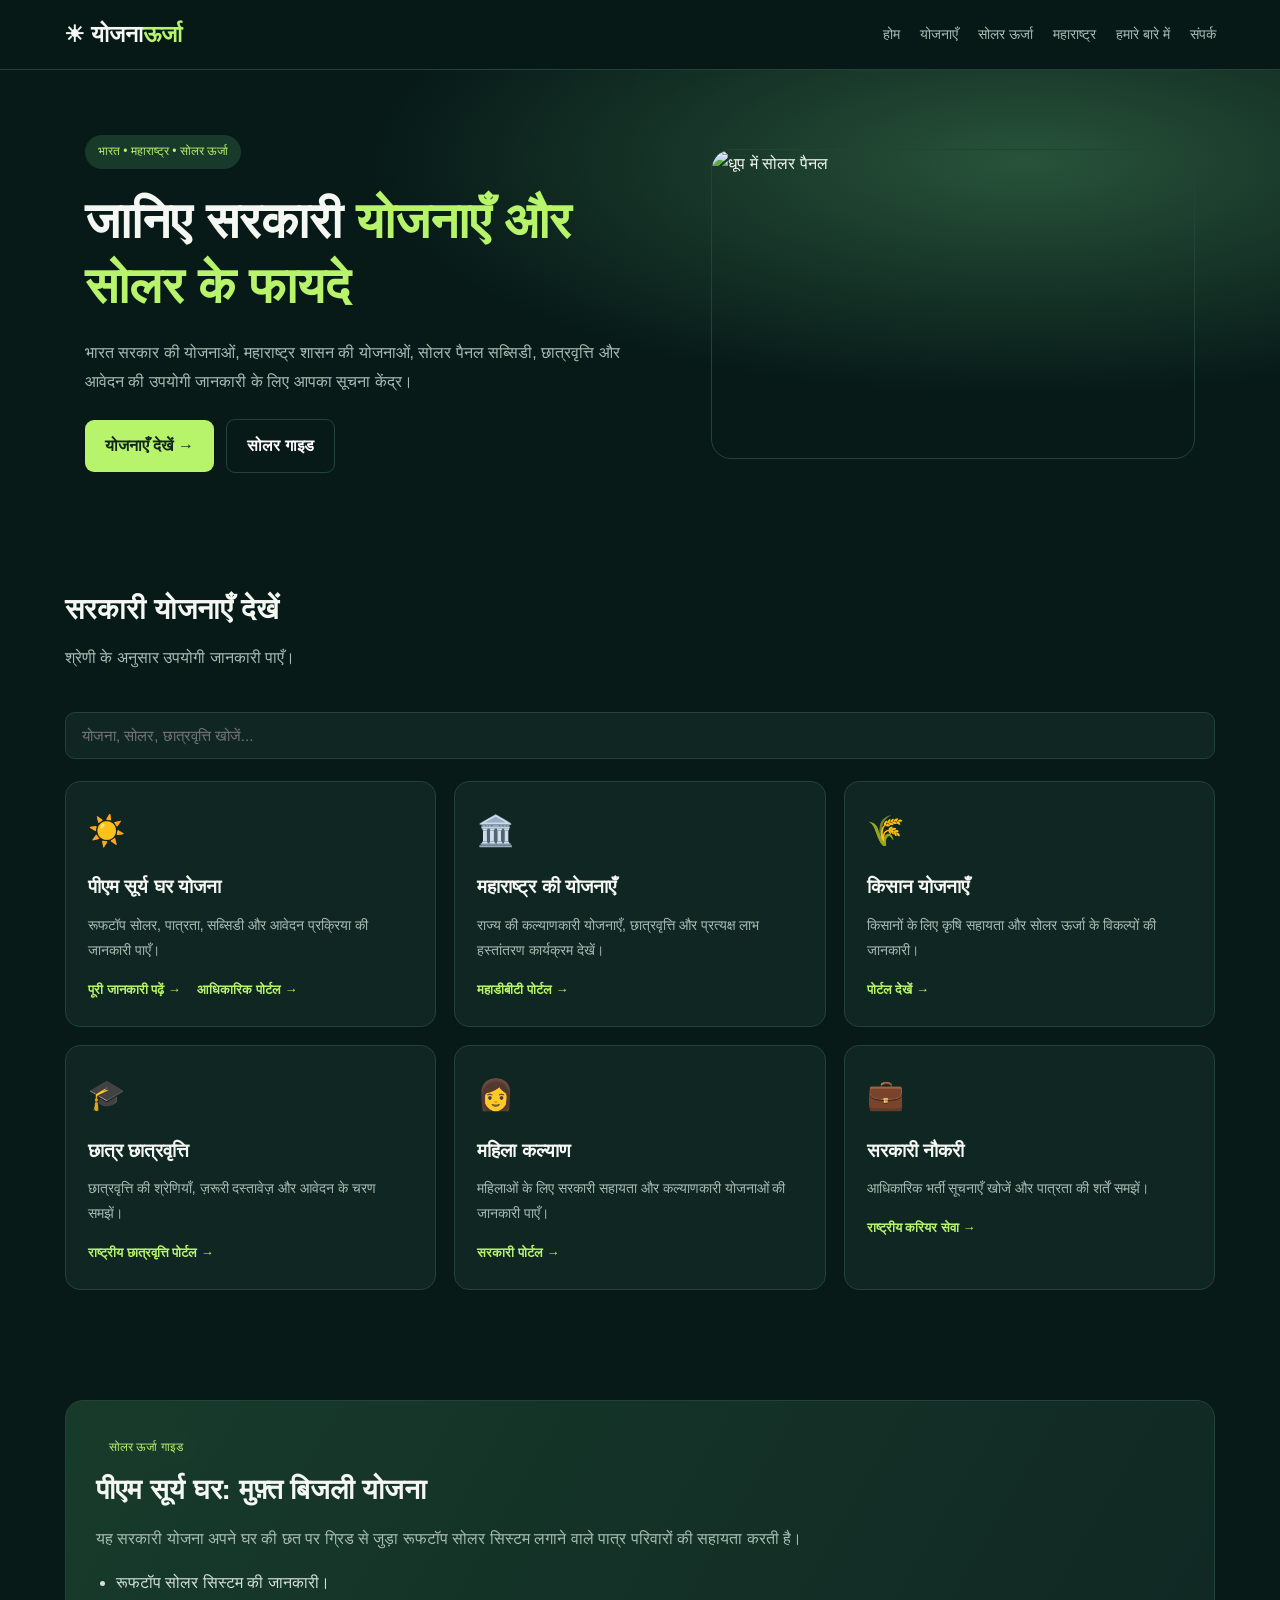
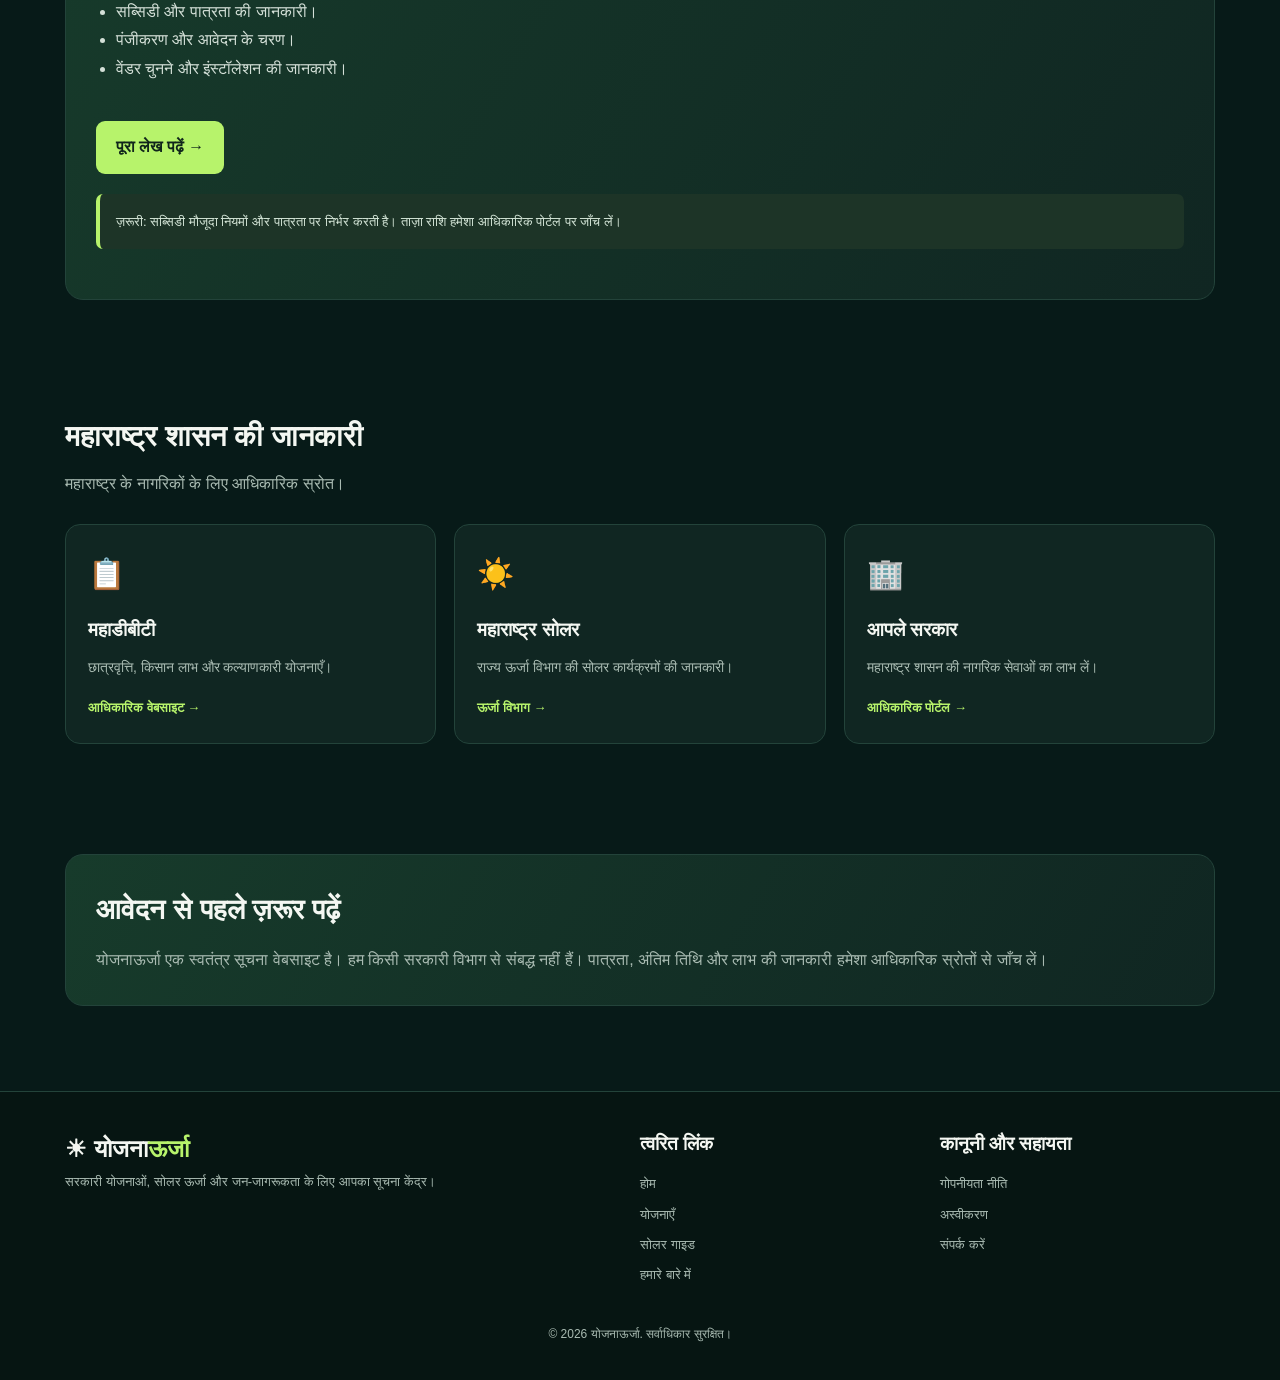
==== commit 8ca86e4a: "Update index.html" ====
--- a/index.html
+++ b/index.html
@@ -5,80 +5,15 @@
 <meta name="viewport" content="width=device-width, initial-scale=1.0">
 <title>योजनाऊर्जा - सरकारी योजनाएँ और सोलर ऊर्जा की जानकारी</title>
 <meta name="description" content="भारत सरकार की योजनाएँ, महाराष्ट्र शासन योजना, सोलर पैनल सब्सिडी, पीएम सूर्य घर, छात्रवृत्ति और आवेदन गाइड हिंदी में।">
-<meta name="keywords" content="सरकारी योजनाएँ, महाराष्ट्र योजना, सोलर सब्सिडी, पीएम सूर्य घर, सोलर पैनल, महाडीबीटी, किसान योजना, Yojana Urja">
 <meta name="robots" content="index, follow">
-<meta name="theme-color" content="#071a18">
 <link rel="canonical" href="https://yojanaurja.devidlaid004.workers.dev/">
-
-<style>
-*{margin:0;padding:0;box-sizing:border-box}
-:root{--bg:#071a18;--card:#102622;--green:#b7f36b;--text:#f4f7f2;--muted:#a9bbb2;--border:#23433a}
-body{font-family:Arial,sans-serif;background:var(--bg);color:var(--text);line-height:1.8}
-a{text-decoration:none;color:inherit}
-header{position:sticky;top:0;z-index:100;background:#071a18ed;backdrop-filter:blur(15px);border-bottom:1px solid var(--border);padding:14px 5%}
-.nav{max-width:1200px;margin:auto;display:flex;justify-content:space-between;align-items:center;gap:15px}
-.logo{font-size:23px;font-weight:800}
-.logo span{color:var(--green)}
-nav{display:flex;gap:20px;flex-wrap:wrap}
-nav a{font-size:14px;color:var(--muted)}
-nav a:hover{color:var(--green)}
-.menu{display:none;background:none;color:white;border:0;font-size:25px}
-.container{max-width:1150px;margin:auto;padding:0 20px}
-.hero{padding:65px 20px 55px;background:radial-gradient(ellipse at 80% 20%,#28533a 0%,transparent 45%)}
-.hero-grid{display:grid;grid-template-columns:1.1fr .9fr;align-items:center;gap:35px}
-.tag{display:inline-block;background:#183a2b;color:var(--green);padding:6px 13px;border-radius:30px;font-size:12px}
-h1{font-size:clamp(30px,5vw,50px);line-height:1.3;margin:20px 0}
-h1 span{color:var(--green)}
-.hero p{color:var(--muted);max-width:570px}
-.hero-img{width:100%;height:310px;object-fit:cover;border-radius:20px;border:1px solid var(--border)}
-.btn{display:inline-block;background:var(--green);color:#10251b;padding:12px 20px;border-radius:9px;font-weight:bold;margin:22px 8px 0 0}
-.btn-outline{background:transparent;color:white;border:1px solid var(--border)}
-.section{padding:55px 0}
-.section-title{font-size:29px;margin-bottom:8px}
-.section-sub{color:var(--muted);margin-bottom:25px}
-.grid{display:grid;grid-template-columns:repeat(3,1fr);gap:18px}
-.card{background:var(--card);border:1px solid var(--border);border-radius:15px;padding:22px;transition:.2s}
-.card:hover{transform:translateY(-4px);border-color:var(--green)}
-.card .icon{font-size:30px;margin-bottom:12px}
-.card h3{font-size:19px;margin-bottom:8px}
-.card p{font-size:14px;color:var(--muted)}
-.card a{display:inline-block;color:var(--green);font-size:13px;margin-top:15px;font-weight:bold}
-.feature{background:linear-gradient(120deg,#173b2b,#102622);border:1px solid var(--border);border-radius:18px;padding:30px}
-.feature h2{font-size:28px;margin-bottom:10px}
-.feature p{color:var(--muted)}
-.feature ul{padding-left:20px;margin:15px 0;color:#d4e0d8}
-.search{width:100%;padding:14px 16px;border-radius:10px;border:1px solid var(--border);background:#102622;color:white;margin:15px 0 22px;font-size:15px;outline:none}
-.search:focus{border-color:var(--green)}
-.article{margin-top:15px}
-.article h3{margin:15px 0 5px}
-.article p{color:var(--muted);font-size:14px}
-.notice{background:#1d3427;border-left:4px solid var(--green);padding:16px;border-radius:7px;font-size:13px;color:#d5e6d8;margin:20px 0}
-footer{border-top:1px solid var(--border);padding:35px 20px;margin-top:30px;background:#061512}
-.footer-grid{max-width:1150px;margin:auto;display:grid;grid-template-columns:2fr 1fr 1fr;gap:25px}
-footer p,footer a{color:var(--muted);font-size:13px}
-footer h3{margin-bottom:12px}
-footer a{display:block;margin:7px 0}
-footer a:hover{color:var(--green)}
-.copyright{text-align:center;color:var(--muted);font-size:12px;margin-top:30px}
-@media(max-width:750px){
-.hero-grid{grid-template-columns:1fr}
-.grid{grid-template-columns:1fr}
-.footer-grid{grid-template-columns:1fr}
-nav{display:none;position:absolute;top:65px;left:0;width:100%;background:#071a18;padding:20px;flex-direction:column}
-nav.open{display:flex}
-.menu{display:block}
-.hero{padding-top:40px}
-.hero-img{height:230px}
-}
-</style>
+<link rel="stylesheet" href="home.css">
 </head>
-
 <body>
 
-<header>
-<div class="nav">
+<header><div class="nav">
 <a class="logo" href="index.html">☀ योजना<span>ऊर्जा</span></a>
-<button class="menu" onclick="toggleMenu()">☰</button>
+<button class="menu" onclick="document.getElementById('nav').classList.toggle('open')">☰</button>
 <nav id="nav">
 <a href="index.html">होम</a>
 <a href="#schemes">योजनाएँ</a>
@@ -87,16 +22,138 @@
 <a href="about.html">हमारे बारे में</a>
 <a href="contact.html">संपर्क</a>
 </nav>
-</div>
-</header>
+</div></header>
 
-<main>
-
-<section class="hero">
-<div class="container hero-grid">
+<section class="hero"><div class="container hero-grid">
 <div>
 <span class="tag">भारत • महाराष्ट्र • सोलर ऊर्जा</span>
 <h1>जानिए सरकारी <span>योजनाएँ और सोलर के फायदे</span></h1>
 <p>भारत सरकार की योजनाओं, महाराष्ट्र शासन की योजनाओं, सोलर पैनल सब्सिडी, छात्रवृत्ति और आवेदन की उपयोगी जानकारी के लिए आपका सूचना केंद्र।</p>
 <a href="#schemes" class="btn">योजनाएँ देखें →</a>
-<a href="#solar" class="btn
+<a href="#solar" class="btn btn-outline">सोलर गाइड</a>
+</div>
+<img class="hero-img" src="https://images.unsplash.com/photo-1509391366360-2e959784a276?w=1000" alt="धूप में सोलर पैनल">
+</div></section>
+
+<section class="section container" id="schemes">
+<h2 class="section-title">सरकारी योजनाएँ देखें</h2>
+<p class="section-sub">श्रेणी के अनुसार उपयोगी जानकारी पाएँ।</p>
+<input class="search" id="search" placeholder="योजना, सोलर, छात्रवृत्ति खोजें..." oninput="searchCards()">
+<div class="grid" id="schemeGrid">
+
+<div class="card" data-search="solar surya ghar सोलर सूर्य घर बिजली सब्सिडी">
+<div class="icon">☀️</div>
+<h3>पीएम सूर्य घर योजना</h3>
+<p>रूफटॉप सोलर, पात्रता, सब्सिडी और आवेदन प्रक्रिया की जानकारी पाएँ।</p>
+<a href="pm-surya-ghar-yojana.html">पूरी जानकारी पढ़ें →</a>
+<a href="https://pmsuryaghar.gov.in/" target="_blank" rel="noopener">आधिकारिक पोर्टल →</a>
+</div>
+
+<div class="card" data-search="maharashtra mahadbt महाराष्ट्र महाडीबीटी छात्रवृत्ति किसान">
+<div class="icon">🏛️</div>
+<h3>महाराष्ट्र की योजनाएँ</h3>
+<p>राज्य की कल्याणकारी योजनाएँ, छात्रवृत्ति और प्रत्यक्ष लाभ हस्तांतरण कार्यक्रम देखें।</p>
+<a href="https://mahadbt.maharashtra.gov.in/" target="_blank" rel="noopener">महाडीबीटी पोर्टल →</a>
+</div>
+
+<div class="card" data-search="farmers solar pump किसान कृषि सोलर पंप">
+<div class="icon">🌾</div>
+<h3>किसान योजनाएँ</h3>
+<p>किसानों के लिए कृषि सहायता और सोलर ऊर्जा के विकल्पों की जानकारी।</p>
+<a href="https://mahadbt.maharashtra.gov.in/" target="_blank" rel="noopener">पोर्टल देखें →</a>
+</div>
+
+<div class="card" data-search="student scholarship छात्र छात्रवृत्ति शिक्षा">
+<div class="icon">🎓</div>
+<h3>छात्र छात्रवृत्ति</h3>
+<p>छात्रवृत्ति की श्रेणियाँ, ज़रूरी दस्तावेज़ और आवेदन के चरण समझें।</p>
+<a href="https://scholarships.gov.in/" target="_blank" rel="noopener">राष्ट्रीय छात्रवृत्ति पोर्टल →</a>
+</div>
+
+<div class="card" data-search="women welfare महिला कल्याण सरकारी योजना">
+<div class="icon">👩</div>
+<h3>महिला कल्याण</h3>
+<p>महिलाओं के लिए सरकारी सहायता और कल्याणकारी योजनाओं की जानकारी पाएँ।</p>
+<a href="https://www.india.gov.in/" target="_blank" rel="noopener">सरकारी पोर्टल →</a>
+</div>
+
+<div class="card" data-search="government jobs सरकारी नौकरी भर्ती">
+<div class="icon">💼</div>
+<h3>सरकारी नौकरी</h3>
+<p>आधिकारिक भर्ती सूचनाएँ खोजें और पात्रता की शर्तें समझें।</p>
+<a href="https://www.ncs.gov.in/" target="_blank" rel="noopener">राष्ट्रीय करियर सेवा →</a>
+</div>
+
+</div>
+</section>
+
+<section class="section container" id="solar">
+<div class="feature">
+<span class="tag">सोलर ऊर्जा गाइड</span>
+<h2>पीएम सूर्य घर: मुफ़्त बिजली योजना</h2>
+<p>यह सरकारी योजना अपने घर की छत पर ग्रिड से जुड़ा रूफटॉप सोलर सिस्टम लगाने वाले पात्र परिवारों की सहायता करती है।</p>
+<ul>
+<li>रूफटॉप सोलर सिस्टम की जानकारी।</li>
+<li>सब्सिडी और पात्रता की जानकारी।</li>
+<li>पंजीकरण और आवेदन के चरण।</li>
+<li>वेंडर चुनने और इंस्टॉलेशन की जानकारी।</li>
+</ul>
+<a class="btn" href="pm-surya-ghar-yojana.html">पूरा लेख पढ़ें →</a>
+<div class="notice">ज़रूरी: सब्सिडी मौजूदा नियमों और पात्रता पर निर्भर करती है। ताज़ा राशि हमेशा आधिकारिक पोर्टल पर जाँच लें।</div>
+</div>
+</section>
+
+<section class="section container" id="maharashtra">
+<h2 class="section-title">महाराष्ट्र शासन की जानकारी</h2>
+<p class="section-sub">महाराष्ट्र के नागरिकों के लिए आधिकारिक स्रोत।</p>
+<div class="grid">
+<div class="card"><div class="icon">📋</div><h3>महाडीबीटी</h3><p>छात्रवृत्ति, किसान लाभ और कल्याणकारी योजनाएँ।</p>
+<a href="https://mahadbt.maharashtra.gov.in/" target="_blank" rel="noopener">आधिकारिक वेबसाइट →</a></div>
+<div class="card"><div class="icon">☀️</div><h3>महाराष्ट्र सोलर</h3><p>राज्य ऊर्जा विभाग की सोलर कार्यक्रमों की जानकारी।</p>
+<a href="https://energy.maharashtra.gov.in/en/" target="_blank" rel="noopener">ऊर्जा विभाग →</a></div>
+<div class="card"><div class="icon">🏢</div><h3>आपले सरकार</h3><p>महाराष्ट्र शासन की नागरिक सेवाओं का लाभ लें।</p>
+<a href="https://aaplesarkar.mahaonline.gov.in/" target="_blank" rel="noopener">आधिकारिक पोर्टल →</a></div>
+</div>
+</section>
+
+<section class="section container">
+<div class="feature">
+<h2>आवेदन से पहले ज़रूर पढ़ें</h2>
+<p>योजनाऊर्जा एक स्वतंत्र सूचना वेबसाइट है। हम किसी सरकारी विभाग से संबद्ध नहीं हैं। पात्रता, अंतिम तिथि और लाभ की जानकारी हमेशा आधिकारिक स्रोतों से जाँच लें।</p>
+</div>
+</section>
+
+<footer>
+<div class="footer-grid">
+<div>
+<h2>☀ योजना<span style="color:#b7f36b">ऊर्जा</span></h2>
+<p>सरकारी योजनाओं, सोलर ऊर्जा और जन-जागरूकता के लिए आपका सूचना केंद्र।</p>
+</div>
+<div>
+<h3>त्वरित लिंक</h3>
+<a href="index.html">होम</a>
+<a href="#schemes">योजनाएँ</a>
+<a href="pm-surya-ghar-yojana.html">सोलर गाइड</a>
+<a href="about.html">हमारे बारे में</a>
+</div>
+<div>
+<h3>कानूनी और सहायता</h3>
+<a href="privacy-policy.html">गोपनीयता नीति</a>
+<a href="disclaimer.html">अस्वीकरण</a>
+<a href="contact.html">संपर्क करें</a>
+</div>
+</div>
+<div class="copyright">© 2026 योजनाऊर्जा. सर्वाधिकार सुरक्षित।</div>
+</footer>
+
+<script>
+function searchCards(){
+var q=document.getElementById('search').value.toLowerCase();
+document.querySelectorAll('#schemeGrid .card').forEach(function(c){
+var t=(c.innerText+' '+c.dataset.search).toLowerCase();
+c.style.display=t.indexOf(q)>-1?'block':'none';
+});
+}
+</script>
+</body>
+</html>
--- a/home.css
+++ b/home.css
@@ -0,0 +1,52 @@
+*{margin:0;padding:0;box-sizing:border-box}
+:root{--bg:#071a18;--card:#102622;--green:#b7f36b;--text:#f4f7f2;--muted:#a9bbb2;--border:#23433a}
+body{font-family:Arial,sans-serif;background:var(--bg);color:var(--text);line-height:1.8}
+a{text-decoration:none;color:inherit}
+header{position:sticky;top:0;z-index:100;background:#071a18ed;border-bottom:1px solid var(--border);padding:14px 5%}
+.nav{max-width:1200px;margin:auto;display:flex;justify-content:space-between;align-items:center;gap:15px}
+.logo{font-size:23px;font-weight:800}
+.logo span{color:var(--green)}
+nav{display:flex;gap:20px;flex-wrap:wrap}
+nav a{font-size:14px;color:var(--muted)}
+.menu{display:none;background:none;color:#fff;border:0;font-size:25px}
+.container{max-width:1150px;margin:auto;padding:0 20px}
+.hero{padding:65px 20px 55px;background:radial-gradient(ellipse at 80% 20%,#28533a 0%,transparent 45%)}
+.hero-grid{display:grid;grid-template-columns:1.1fr .9fr;align-items:center;gap:35px}
+.tag{display:inline-block;background:#183a2b;color:var(--green);padding:6px 13px;border-radius:30px;font-size:12px}
+h1{font-size:clamp(30px,5vw,50px);line-height:1.3;margin:20px 0}
+h1 span{color:var(--green)}
+.hero p{color:var(--muted);max-width:570px}
+.hero-img{width:100%;height:310px;object-fit:cover;border-radius:20px;border:1px solid var(--border)}
+.btn{display:inline-block;background:var(--green);color:#10251b;padding:12px 20px;border-radius:9px;font-weight:bold;margin:22px 8px 0 0}
+.btn-outline{background:transparent;color:#fff;border:1px solid var(--border)}
+.section{padding:55px 0}
+.section-title{font-size:29px;margin-bottom:8px}
+.section-sub{color:var(--muted);margin-bottom:25px}
+.grid{display:grid;grid-template-columns:repeat(3,1fr);gap:18px}
+.card{background:var(--card);border:1px solid var(--border);border-radius:15px;padding:22px}
+.card .icon{font-size:30px;margin-bottom:12px}
+.card h3{font-size:19px;margin-bottom:8px}
+.card p{font-size:14px;color:var(--muted)}
+.card a{display:inline-block;color:var(--green);font-size:13px;margin:15px 12px 0 0;font-weight:bold}
+.feature{background:linear-gradient(120deg,#173b2b,#102622);border:1px solid var(--border);border-radius:18px;padding:30px}
+.feature h2{font-size:28px;margin-bottom:10px}
+.feature p{color:var(--muted)}
+.feature ul{padding-left:20px;margin:15px 0;color:#d4e0d8}
+.search{width:100%;padding:14px 16px;border-radius:10px;border:1px solid var(--border);background:#102622;color:#fff;margin:15px 0 22px;font-size:15px;outline:none}
+.article p{color:var(--muted);font-size:14px}
+.article h3{margin:15px 0 5px}
+.notice{background:#1d3427;border-left:4px solid var(--green);padding:16px;border-radius:7px;font-size:13px;color:#d5e6d8;margin:20px 0}
+footer{border-top:1px solid var(--border);padding:35px 20px;margin-top:30px;background:#061512}
+.footer-grid{max-width:1150px;margin:auto;display:grid;grid-template-columns:2fr 1fr 1fr;gap:25px}
+footer p,footer a{color:var(--muted);font-size:13px}
+footer h3{margin-bottom:12px}
+footer a{display:block;margin:7px 0}
+.copyright{text-align:center;color:var(--muted);font-size:12px;margin-top:30px}
+@media(max-width:750px){
+.hero-grid,.grid,.footer-grid{grid-template-columns:1fr}
+nav{display:none;position:absolute;top:65px;left:0;width:100%;background:#071a18;padding:20px;flex-direction:column}
+nav.open{display:flex}
+.menu{display:block}
+.hero{padding-top:40px}
+.hero-img{height:230px}
+}
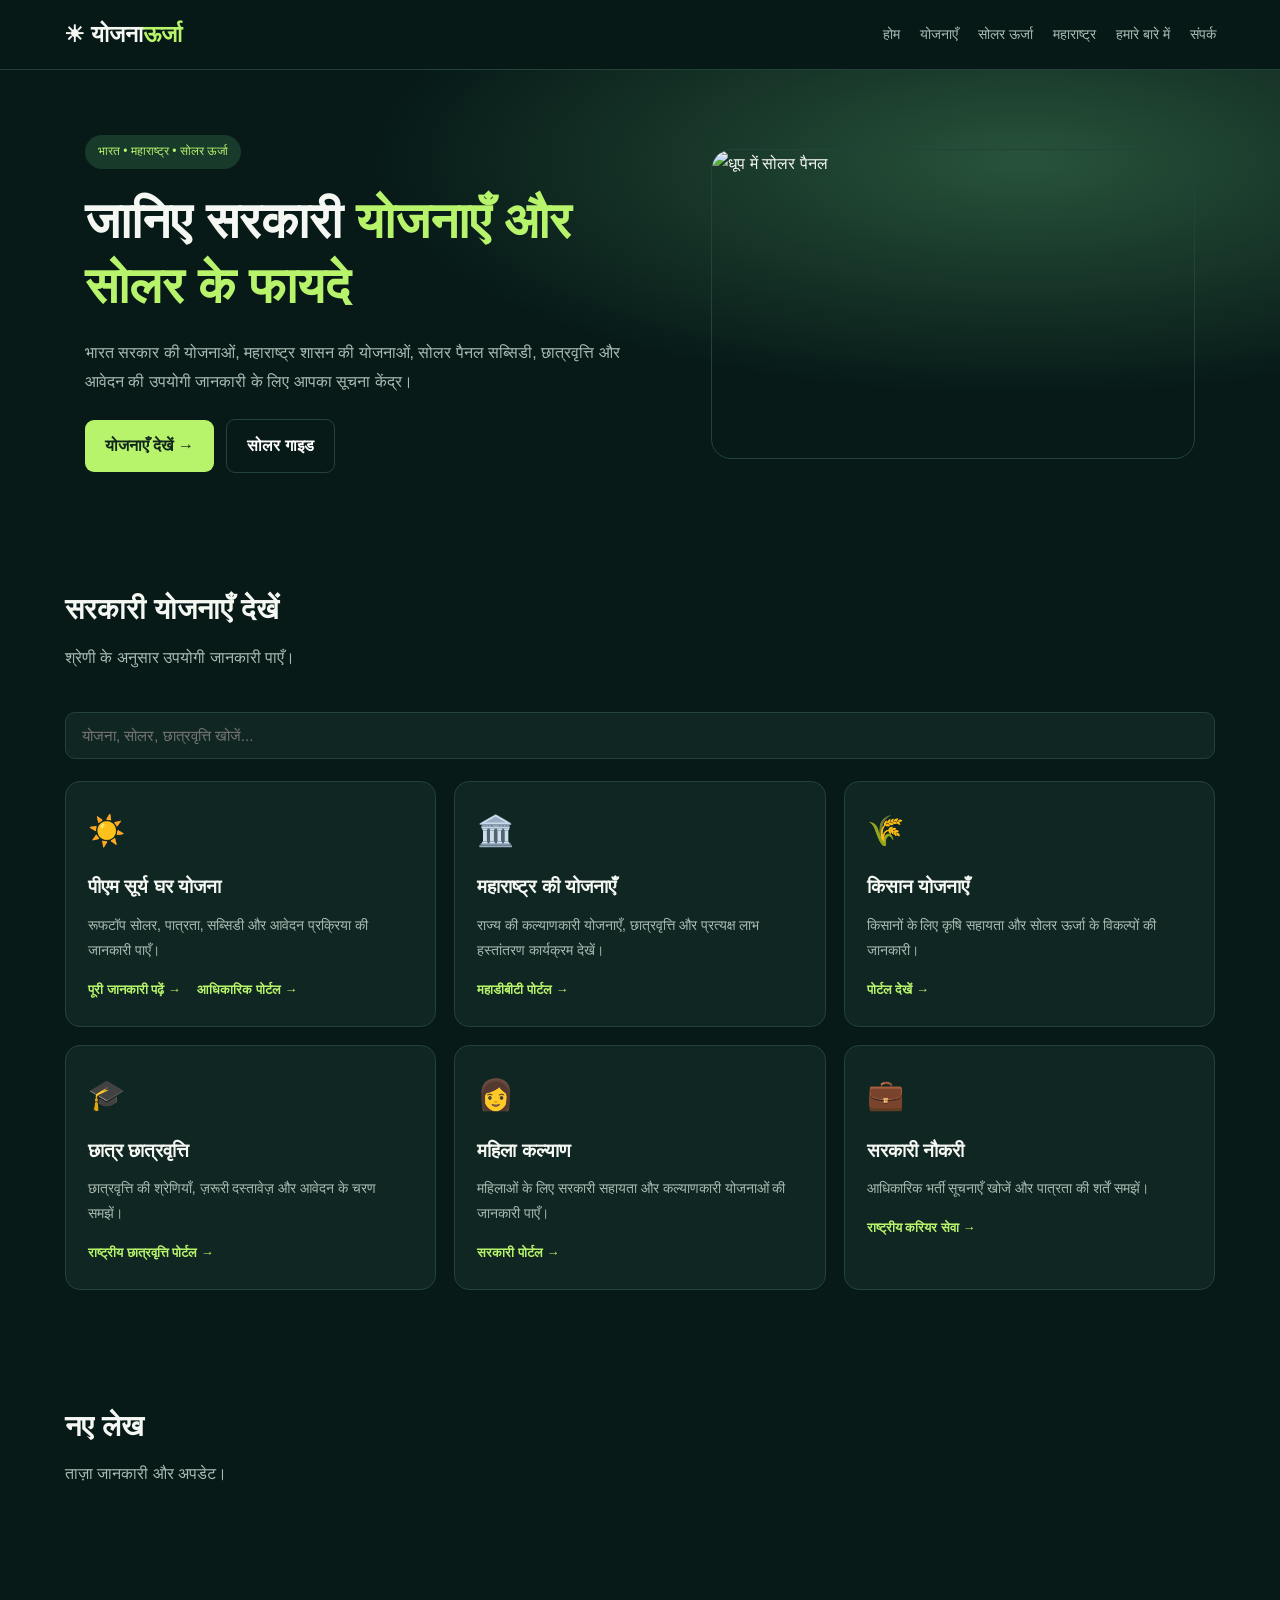
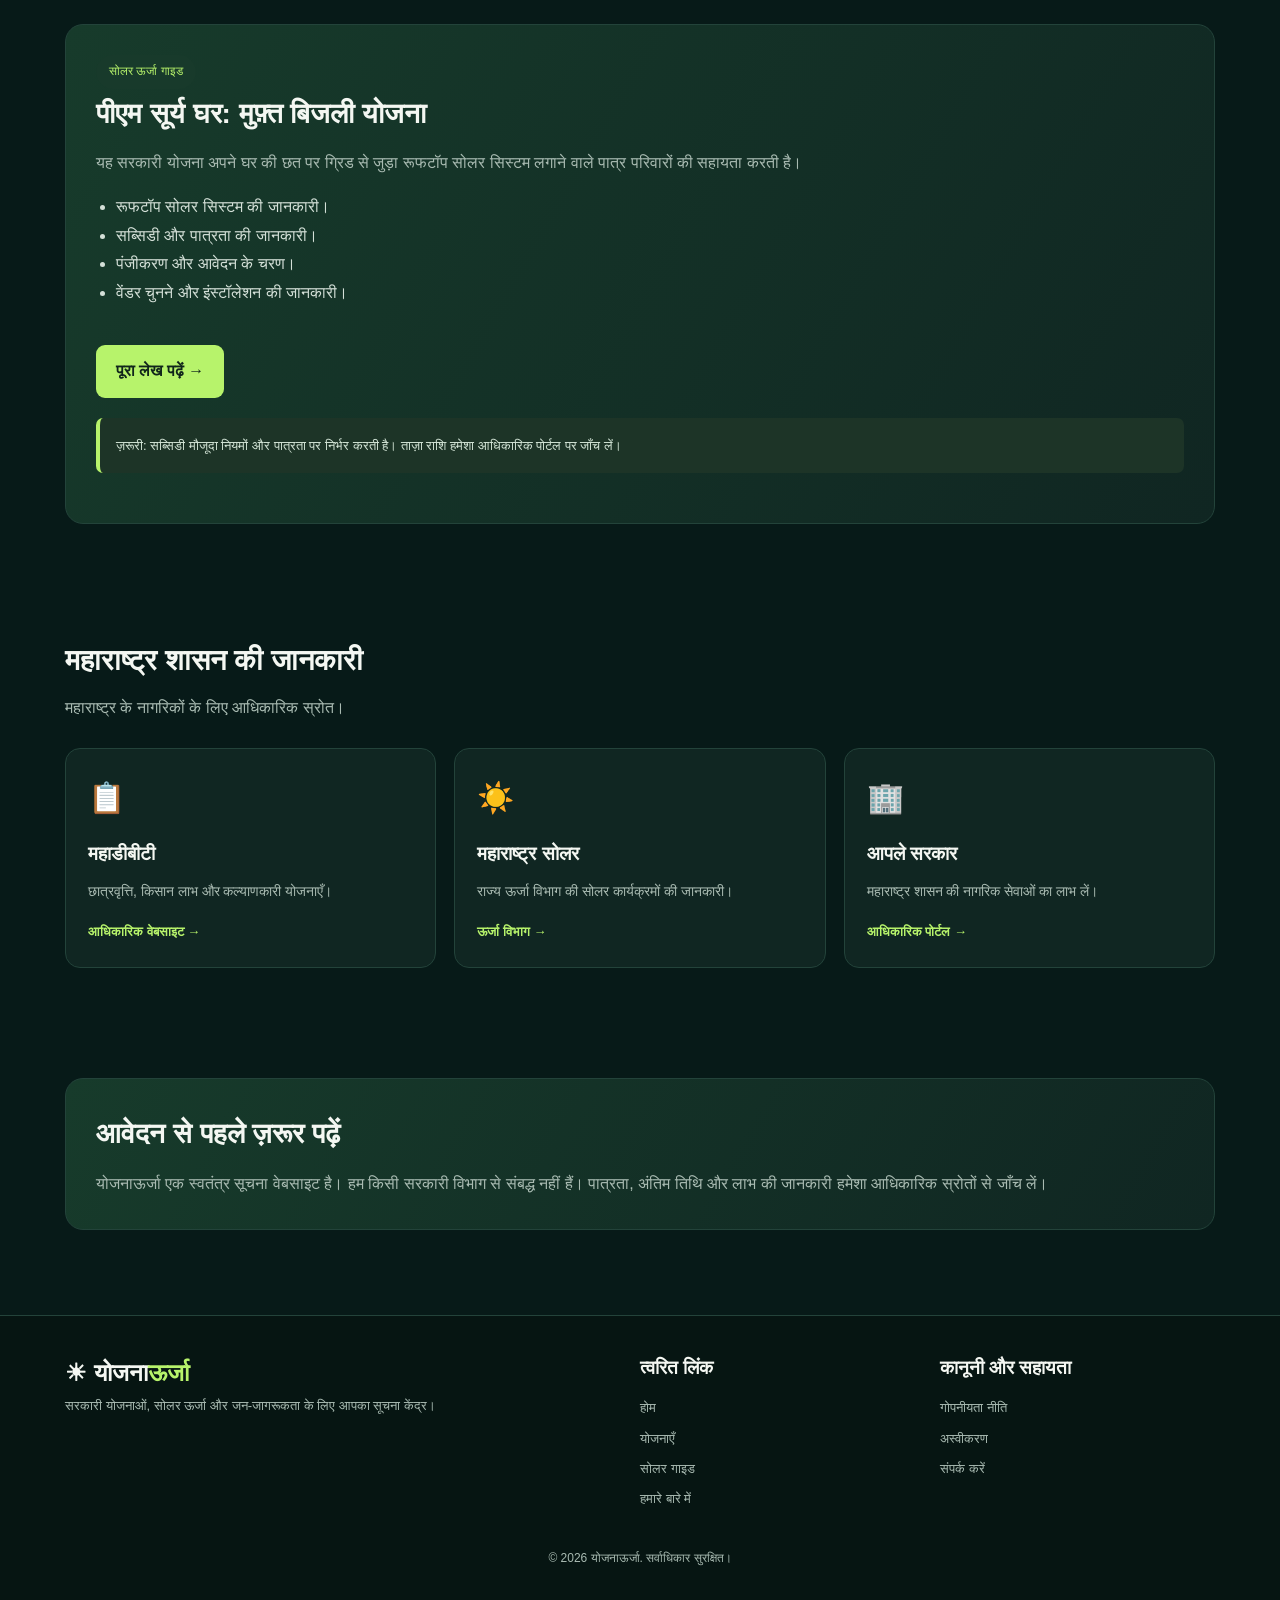
==== commit 350355ef: "Update index.html" ====
--- a/index.html
+++ b/index.html
@@ -86,7 +86,25 @@
 
 </div>
 </section>
-
+<section class="section container" id="articles">
+<h2 class="section-title">नए लेख</h2>
+<p class="section-sub">ताज़ा जानकारी और अपडेट।</p>
+<div class="grid" id="articleGrid"></div>
+</section>
+<script>
+fetch('articles.json?'+Date.now()).then(function(r){return r.json()}).then(function(list){
+var g=document.getElementById('articleGrid');
+list.forEach(function(a){
+var c=document.createElement('div');c.className='card';
+var i=document.createElement('img');i.src='thumbs/'+a.slug+'.svg';i.alt=a.title;
+i.style.cssText='width:100%;border-radius:10px;margin-bottom:12px';
+var h=document.createElement('h3');h.textContent=a.title;
+var p=document.createElement('p');p.textContent=a.desc;
+var l=document.createElement('a');l.href=a.slug+'.html';l.textContent='पूरा लेख पढ़ें →';
+c.appendChild(i);c.appendChild(h);c.appendChild(p);c.appendChild(l);g.appendChild(c);
+});
+}).catch(function(){});
+</script>
 <section class="section container" id="solar">
 <div class="feature">
 <span class="tag">सोलर ऊर्जा गाइड</span>
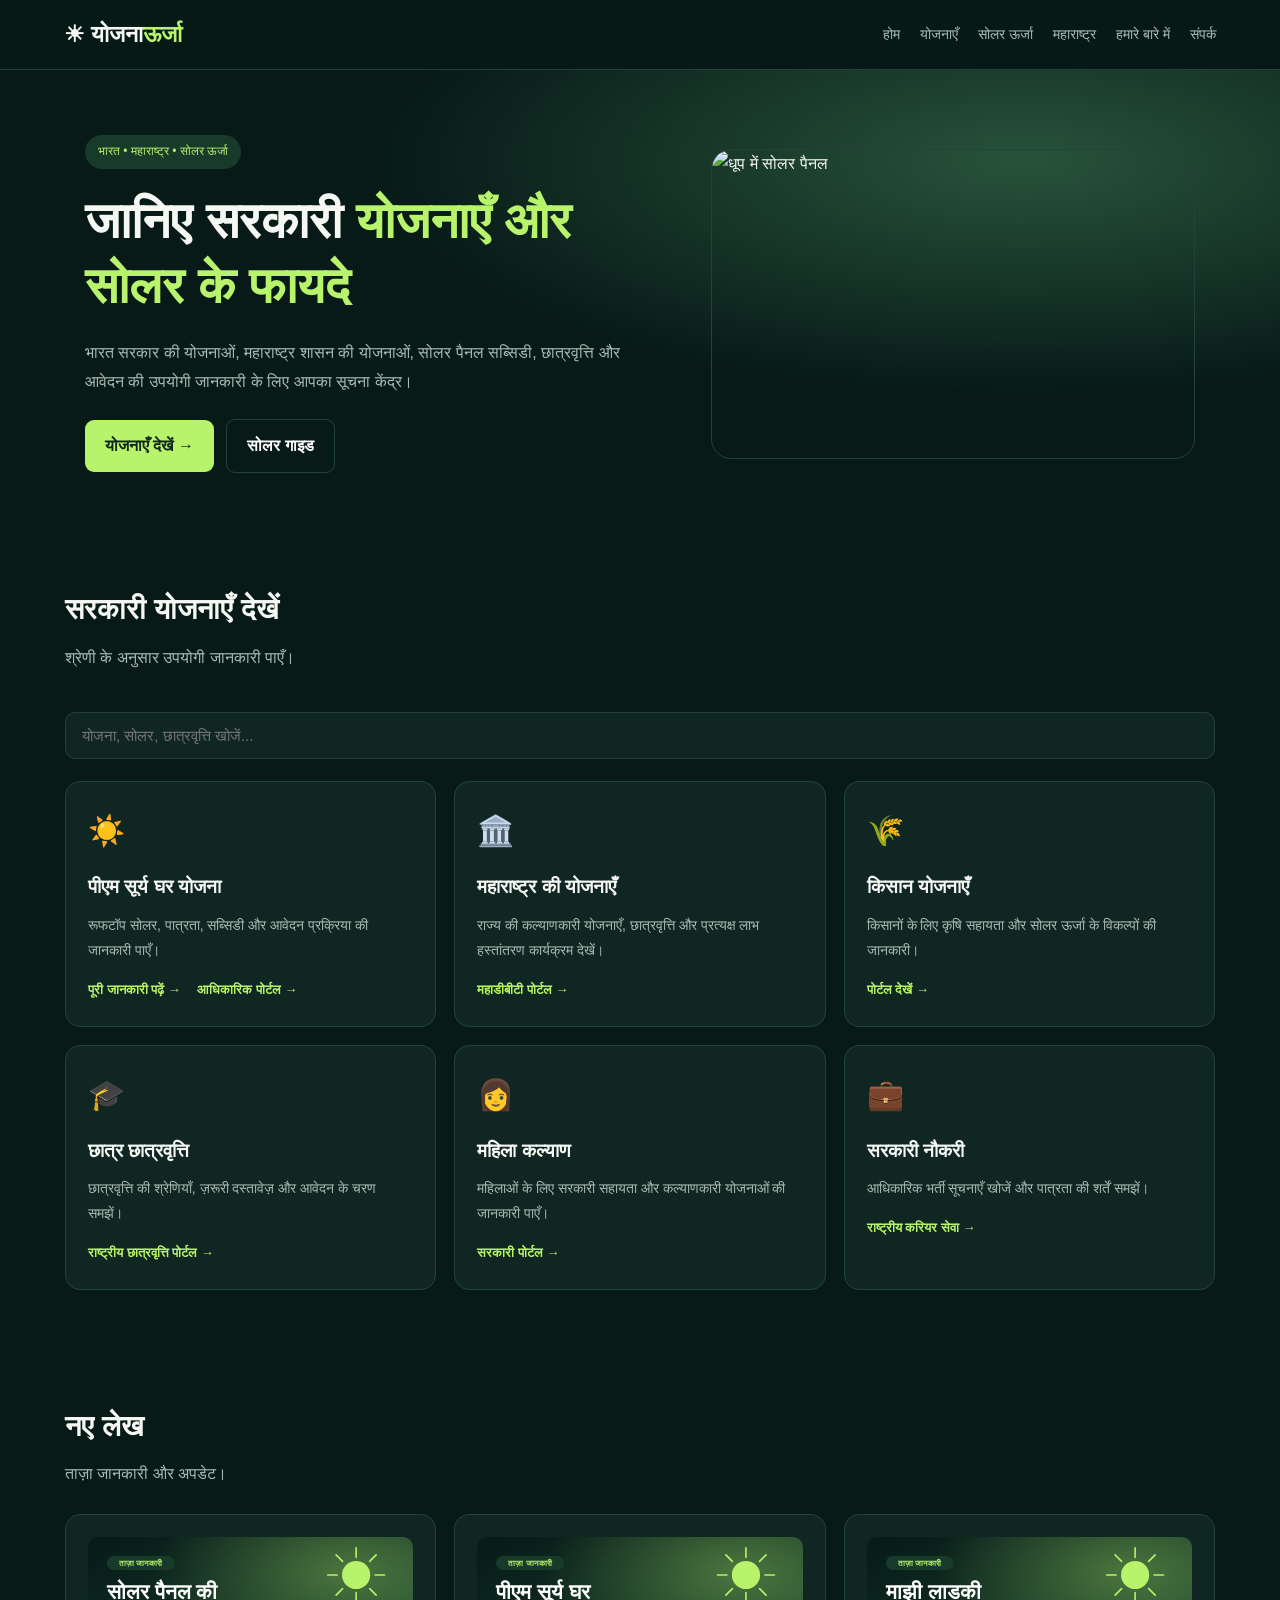
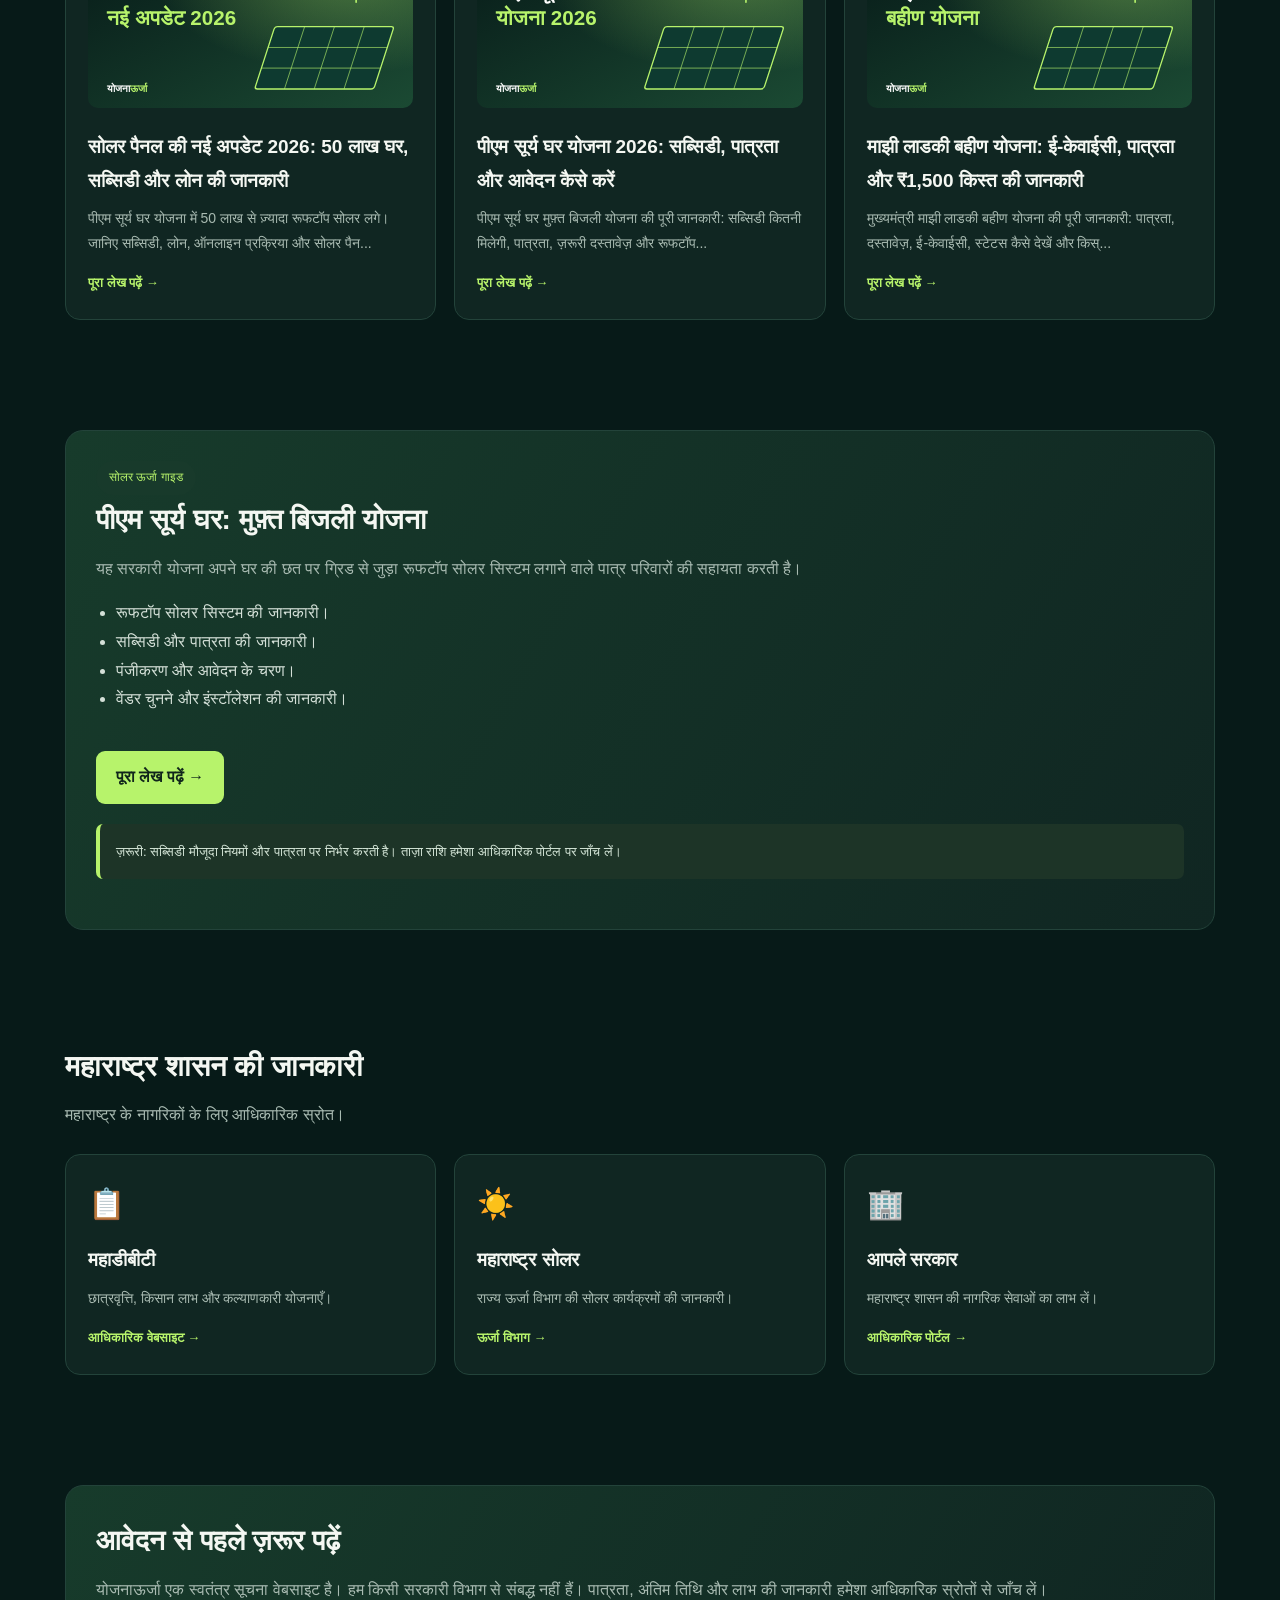
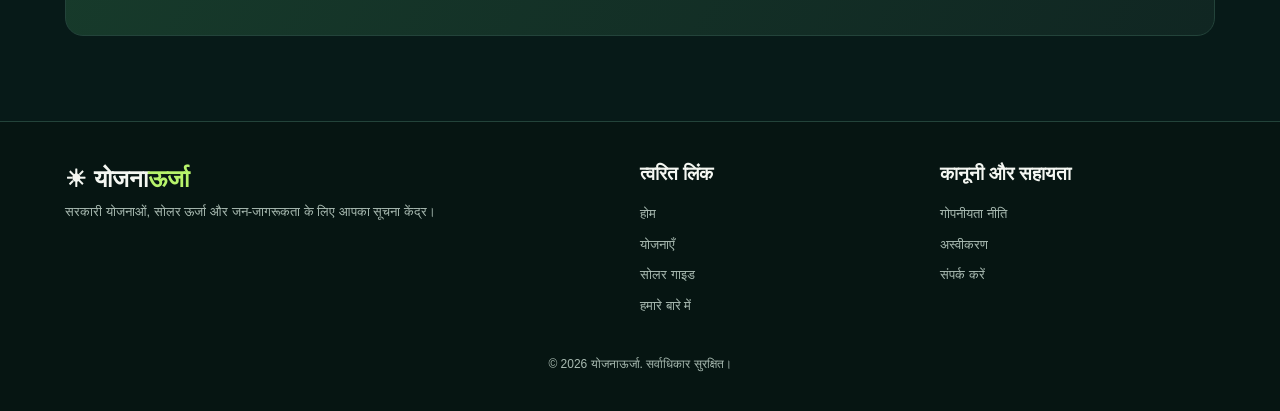
==== commit f179b6d3: "auto: update sitemap and thumbnails" ====
--- a/index.html
+++ b/index.html
@@ -173,5 +173,6 @@
 });
 }
 </script>
+<script src="ads.js" defer></script>
 </body>
 </html>
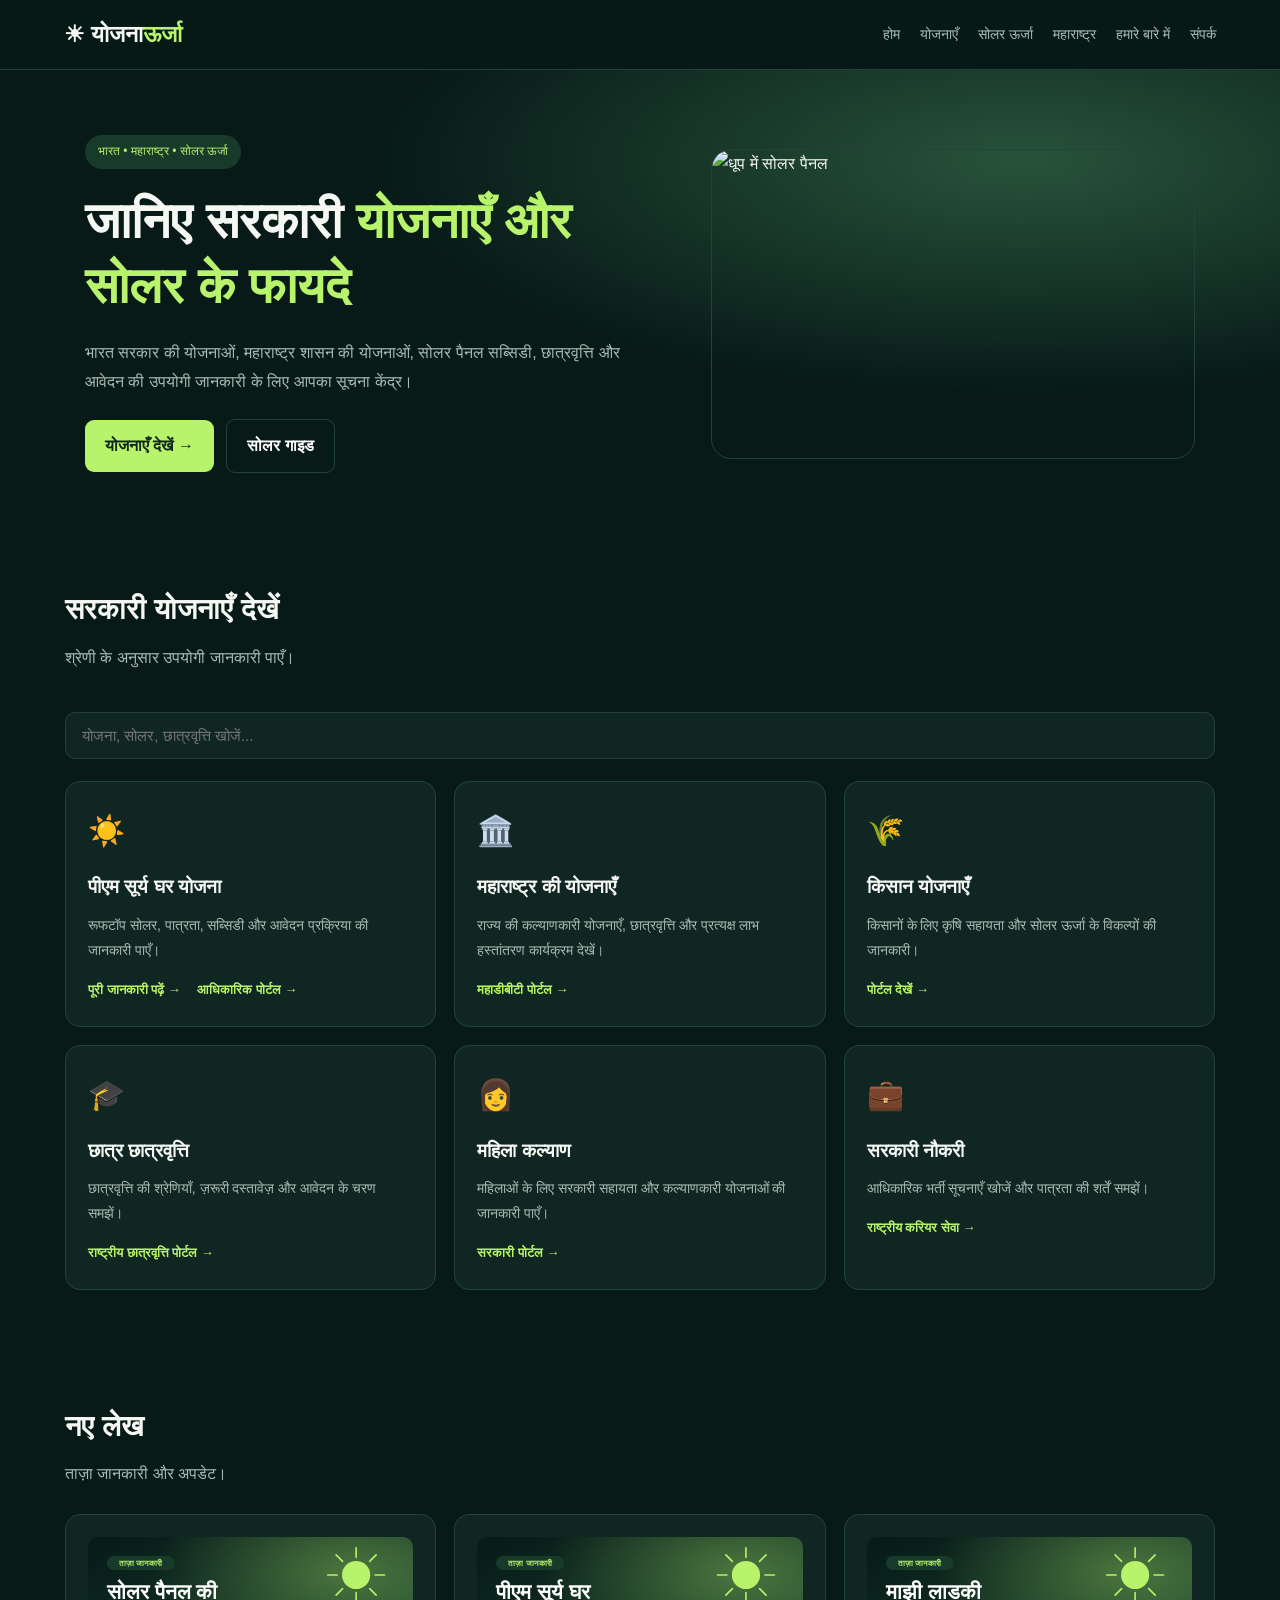
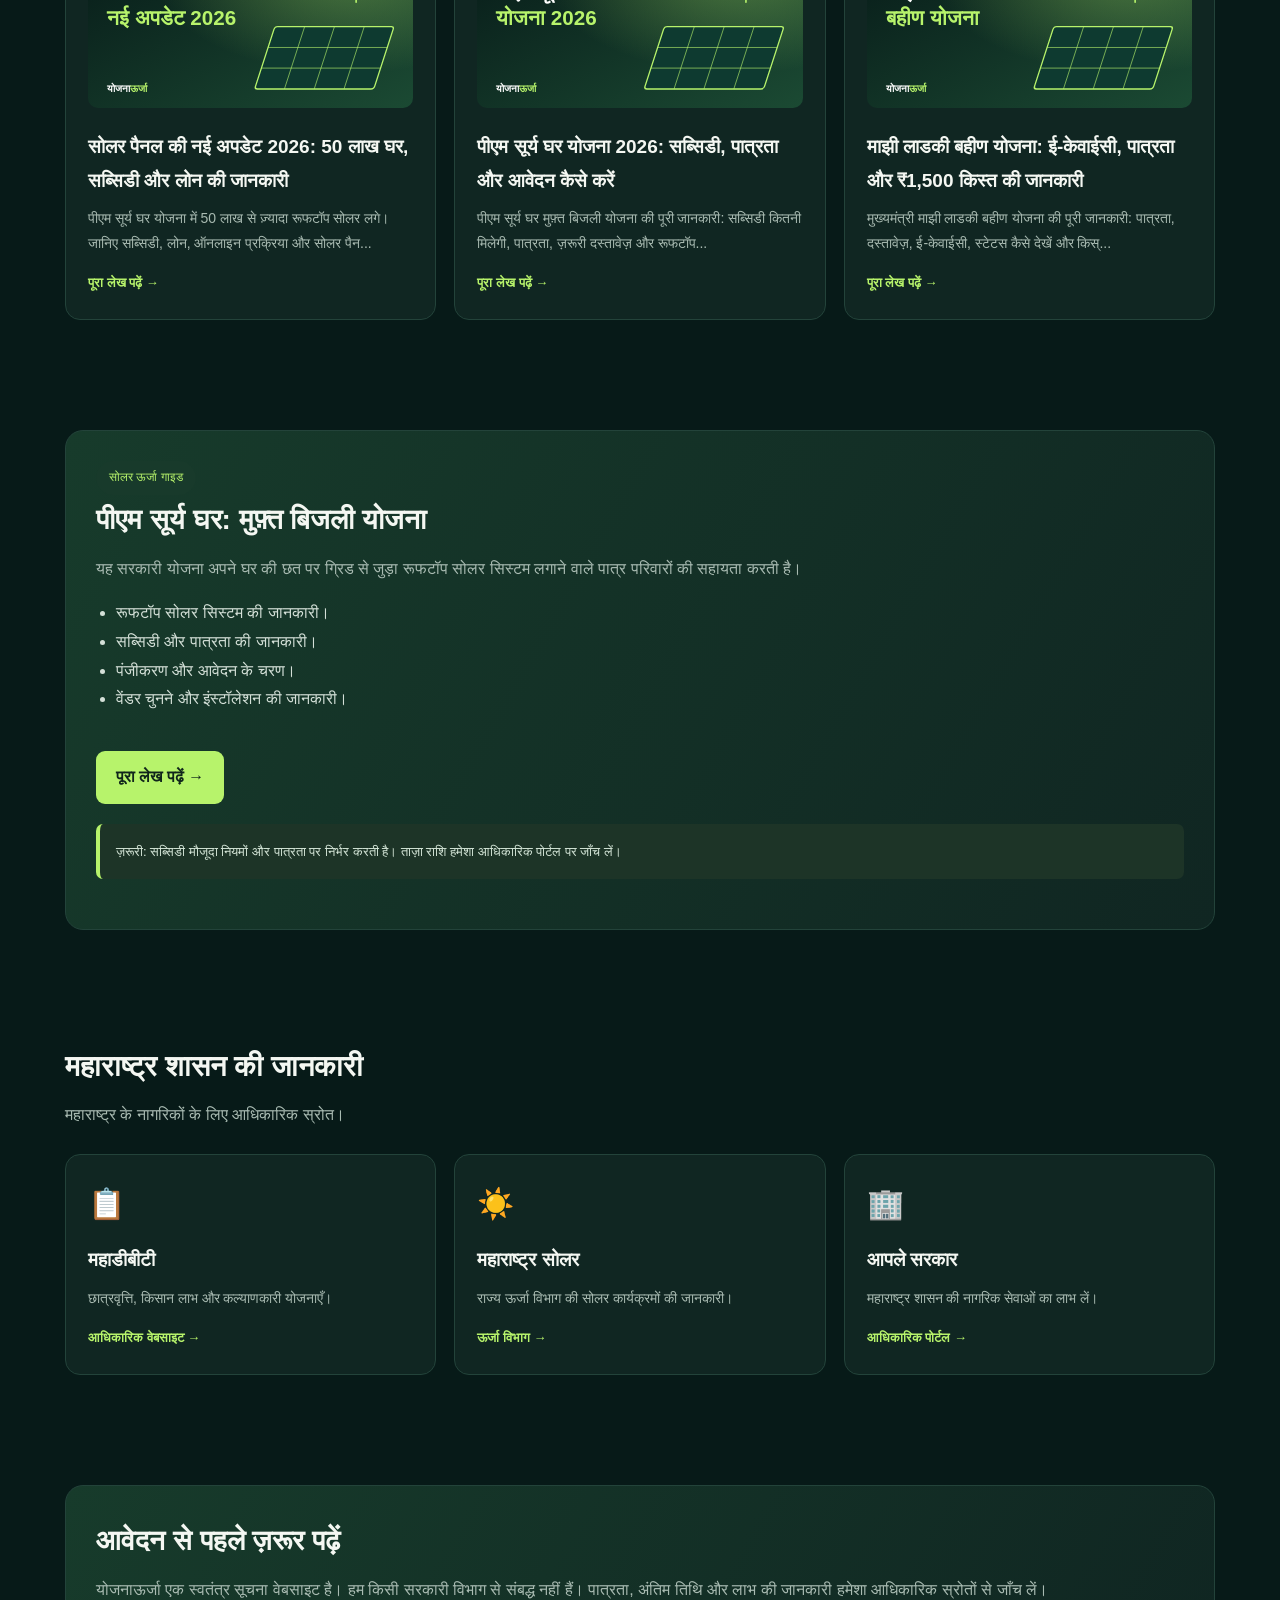
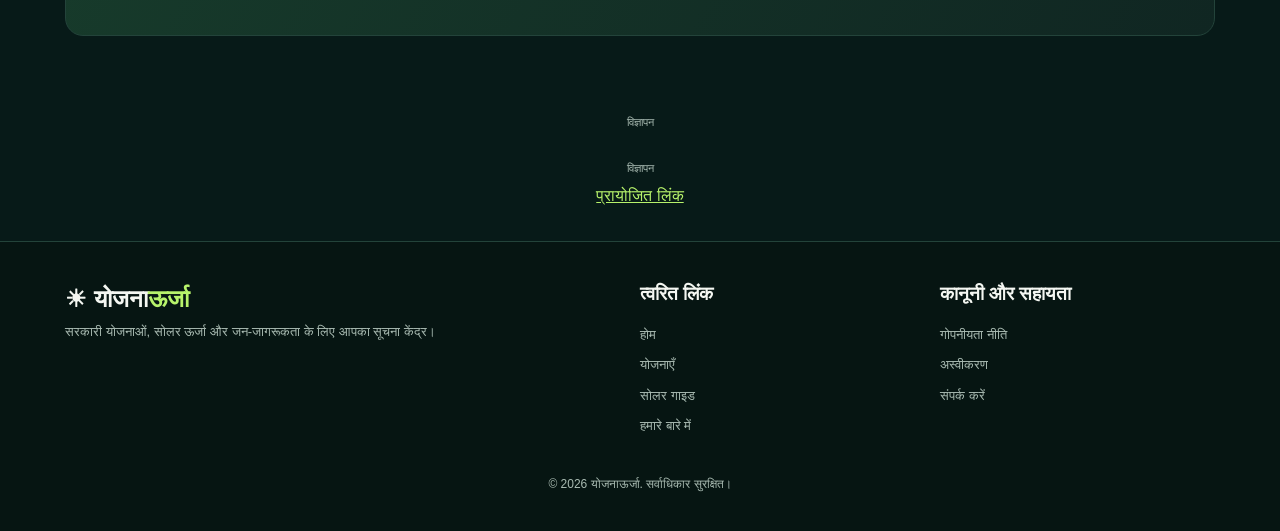
==== commit bfb19c77: "auto: update sitemap and thumbnails" ====
--- a/index.html
+++ b/index.html
@@ -174,5 +174,6 @@
 }
 </script>
 <script src="ads.js" defer></script>
+<script src="ads-more.js" defer></script>
 </body>
 </html>
